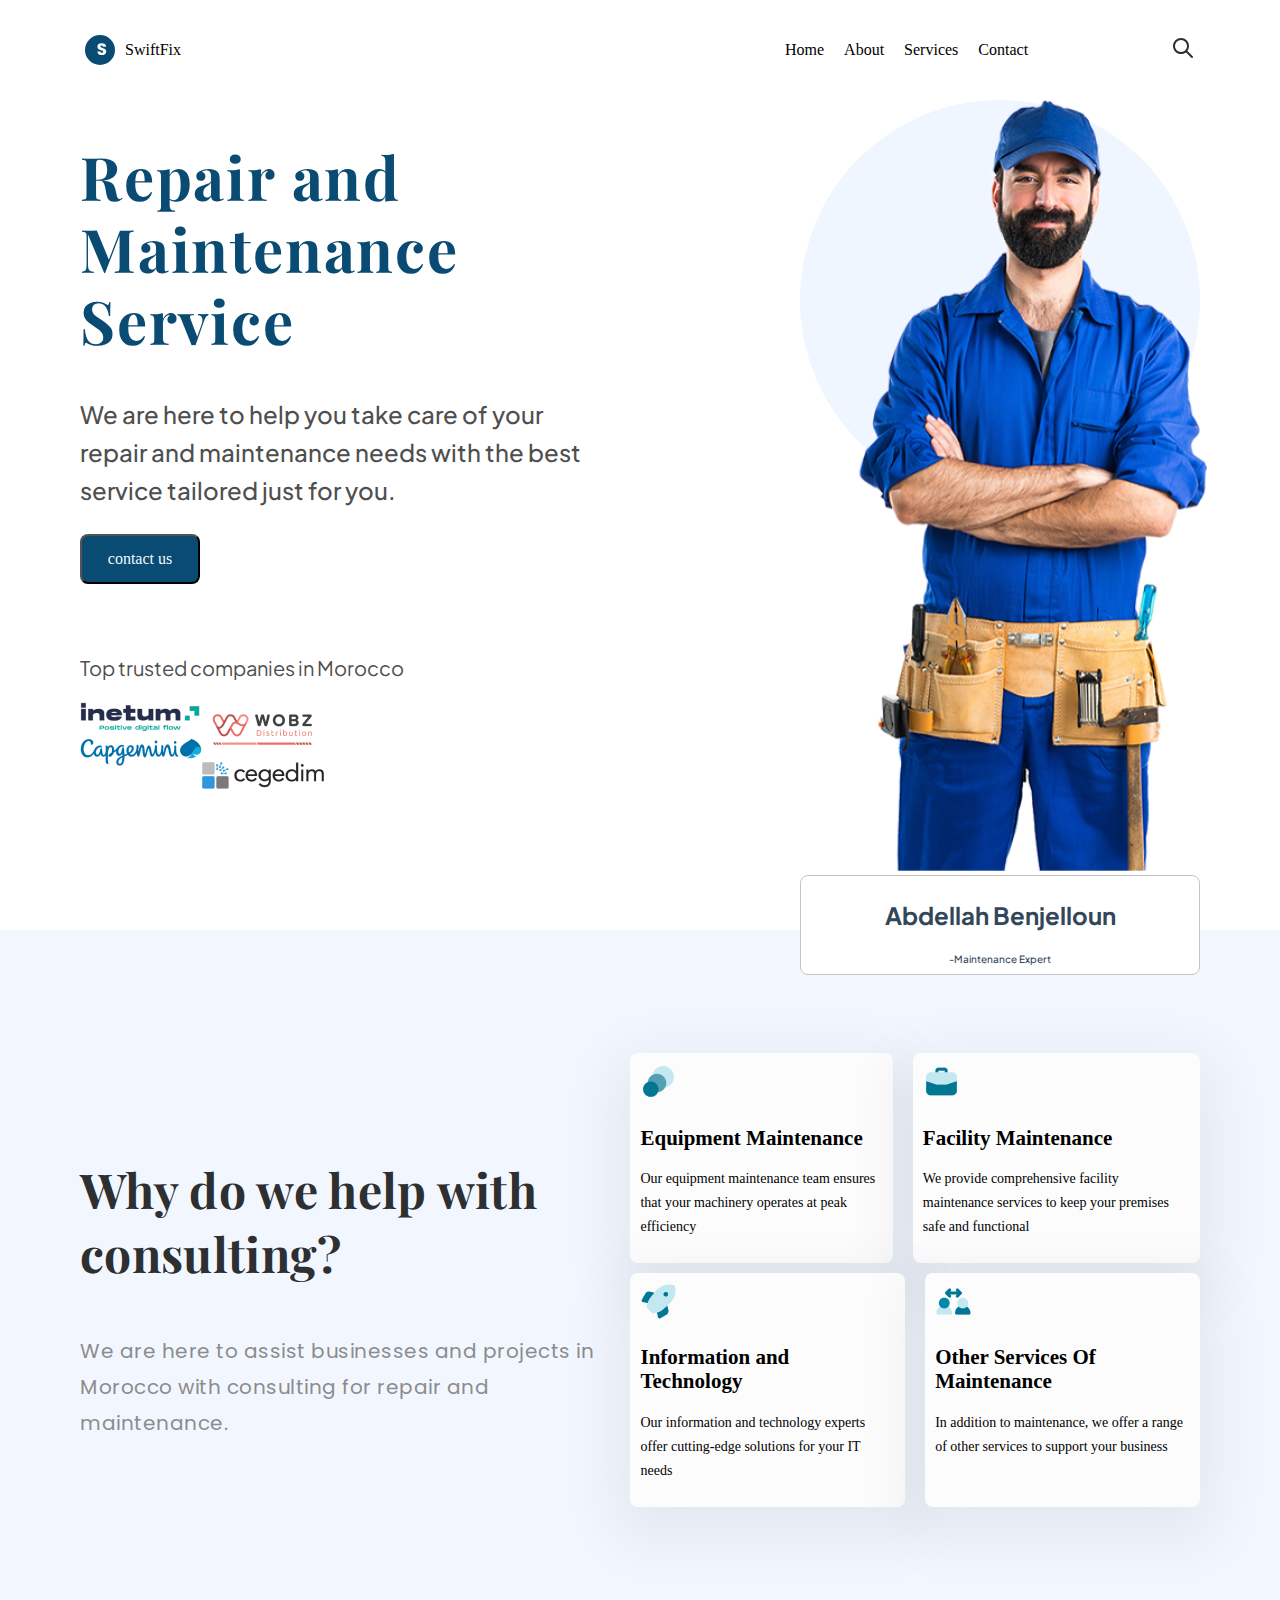
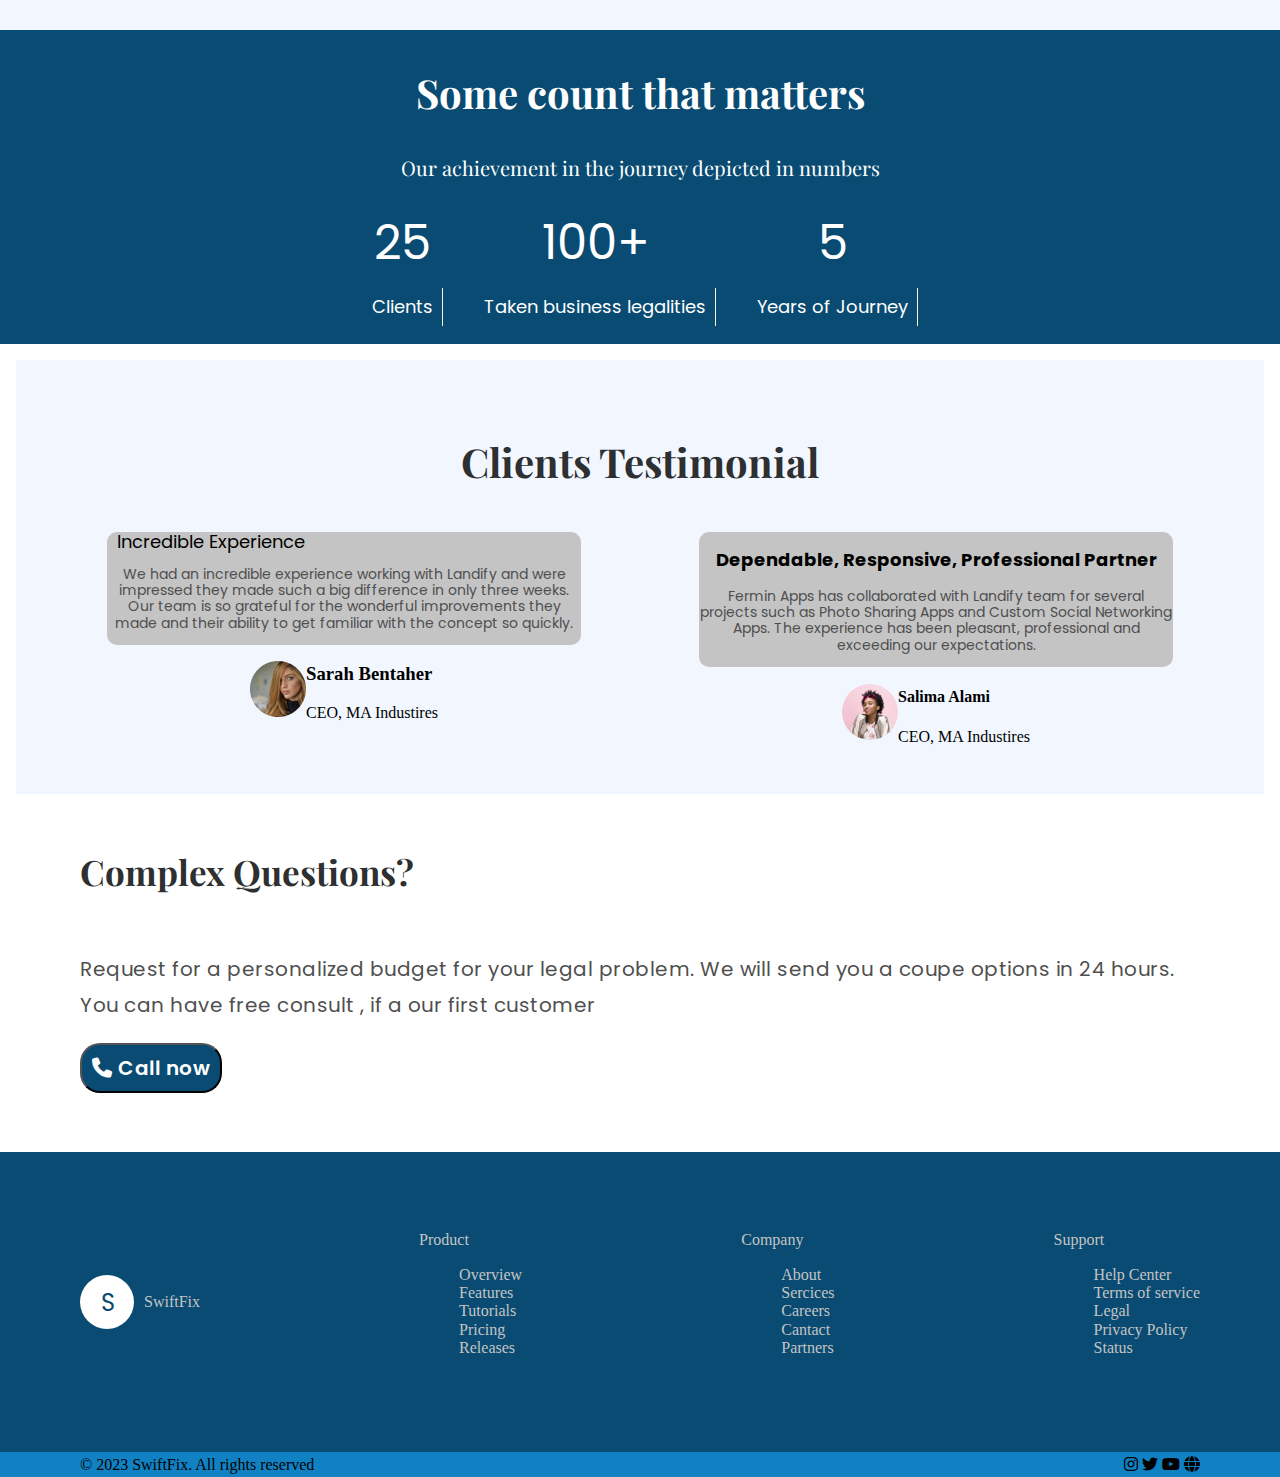
==== index.html @ 72b49631 "commit4" ====
<!DOCTYPE html>
<html lang="en">

<head>
    <meta charset="UTF-8">
     <meta name="description" content="Author: A.N. Author,
    Illustrator: P. Picture, Category: Books, Price: $17.99,
    Length: 784 pages">
        <meta name="viewport" content="width=device-width, initial-scale=1.0">
        <title>SwiftFix.com</title>
        <link rel="stylesheet" href="styles/style.css">
        <link rel="stylesheet" href="styles/normalize.css">

        <link rel="stylesheet" href="https://cdnjs.cloudflare.com/ajax/libs/font-awesome/6.4.2/css/all.min.css">
</head>

<body>
    <!-- Start header -->
    <header class="header container">
        <nav class="menu">
            <div class="logo">
                <img src="img/Logo.svg" alt="">
                <span>SwiftFix</span>
            </div>
            <div class="left-navbar">
                <ul>
                    <li><a href="index.html"> Home </a></li>
                    <li> <a href="about.html"> About </a></li>
                    <li> <a href="service.html"> Services </a></li>
                    <li> <a href="contact.html"> Contact </a></li>
                </ul>
                <div class="search-bar">
                    <a href="#"><img src="img/SearchOutline.svg" alt="Read more about Seminole's new baby mayor"></a>
                </div>
            </div>
        </nav>
    </header>
    <!--End header-->

    <!-- Start_hero  -->
    <section class="hero container ">
        <div class="section-hero-left">
            <div>
                <h1 class="titre1">Repair and Maintenance Service</h1>
                <p class="pr1">We are here to help you take care of your repair and maintenance
                    needs with the best service tailored just for you.</p>
                <button class="button">
                    contact us
                </button>
            </div>
            <div class="hero-logos">
                <p>Top trusted companies in Morocco</p>
                <div class="images">

                    <div>
                        <div class="imgItem"><img src="img/Inetum.png" alt=""></div>
                        <div class="imgItem"><img src="img/Capgemini.png" alt=""></div>
                    </div>


                    <div>
                        <div class="imgItem"><img src="img/Wobz.png"  alt=""></div>
                        <div class="imgItem"><img src="img/cegedim.png" alt=""></div>
                    </div>

                </div>
            </div>
        </div>
        <div class="section-hero-right">
            <div class="image">
                <img src="img/agent repaire.png"  alt="">
            </div>
            <div class="sous-page">
                <p class="p1">Abdellah Benjelloun</p>
                <p class="p2">-Maintenance Expert</p>
            </div>
        </div>
    </section>


    <!-- End Hero  -->

    <!-- Start Why section-->

    <section class=" section-why container">
        <div class="section-why-left">
            <div>
                <p class="p-why-left1">Why do we help with consulting?</p>
                <p class="p-why-left2"> We are here to assist businesses and projects in Morocco
                    with consulting for repair and maintenance.</p>
            </div>
        </div>
        <div class="section-why-right">
            <div class="right-md">
                <div class="y1">
                    <div class="caree1">
                        <img src="img/Circle Layer.png" alt="">

                        <h2>Equipment Maintenance</h2>

                        <p>Our equipment maintenance team ensures
                            that your machinery operates at peak efficiency</p>
                    </div>
                    <div class="caree1">
                        <img src="img/Bag.png"  alt="">

                        <h2>Facility Maintenance</h2>

                        <p>We provide comprehensive facility maintenance
                            services to keep your premises safe and functional</p>

                    </div>
                </div>
                <div class="y2">
                    <div class="caree1">
                        <img src="img/Rocket.png"  alt="">

                        <h2>Information and Technology</h2>

                        <p>Our information and technology experts
                            offer cutting-edge solutions for your IT needs</p>
                    </div>
                    <div class="caree1">
                        <img src="img/User Arrows (1).png"  alt="">

                        <h2>Other Services Of Maintenance</h2>

                        <p>In addition to maintenance, we offer a range of other services to support your business</p>
                    </div>
                </div>

            </div>
    </section>
    <!-- End why section  -->

    <!-- Start section bleu  -->
    <section class="bleu container">
        <div class="section-bleu-up">
            <h3>Some count that matters</h3>
            <p>Our achievement in the journey depicted in numbers</p>
        </div>

        <div class="section-bleu-bottom">
            <div class="section-bleu-bottom-items">
                <span>25</span>
                <p>Clients</p>
            </div>
            <div class="section-bleu-bottom-items">
                <span>100+</span>
                <p>Taken business legalities</p>
            </div>
            <div class="section-bleu-bottom-items">
                <span>5</span>
                <p>Years of Journey</p>
            </div>
        </div>
    </section>

    <!-- End section bleu  -->

    <!-- Start client-section  -->
    <section class="client-section container">
        <div class="T-client">
            <h1>Clients Testimonial</h1>
        </div>
        <div class="testimonial">
            <div class="feedback feedback-1">
                <div class="fb-paragh">
                    <span class="T-feedb">Incredible Experience</span>
                    <p class="P-feedb">We had an incredible experience working with Landify and were impressed they made
                        such a big difference in only three weeks. Our team is so
                        grateful for the wonderful improvements they made and their ability to get familiar with the
                        concept so quickly.</p>
                </div>
                <div class="comantaire-M">
                    <div> <img src="img/Photo.png"  alt=""></div>
                    <div>
                        <h3>Sarah Bentaher</h3>
                        <p>CEO, MA Industires</p>
                    </div>
                </div>
            </div>
            <div class="feedback feedback-2">
                <div class="fb-paragh">
                    <h3 class="T-feedb">Dependable, Responsive, Professional Partner</h3>
                    <p class="P-feedb">Fermin Apps has collaborated with Landify team for several projects such as Photo
                        Sharing Apps
                        and Custom Social Networking Apps. The experience has been pleasant, professional and exceeding
                        our expectations.</p>
                </div>
                <div class="comantaire-M">
                    <div> <img src="img/Photo.svg" alt=""></div>
                    <div>
                        <h4>Salima Alami</h4>
                        <p>CEO, MA Industires</p>
                    </div>


                </div>
            </div>
        </div>



    </section>
    <!-- End client-section  -->
    <!-- section Question -->
    <section class="Question container">
        <div>
            <h5 class="titre-Q">
                Complex Questions?
            </h5>
            <span class="paragh-Q">
                Request for a personalized budget for your legal problem. We will send you a coupe options in 24 hours.
                You can have free consult , if a our first customer
            </span>
        </div>
        <div class="Question-button">
            <button>
                <i class="fa-solid fa-phone"></i> Call now
            </button>
        </div>
    </section>
    <!-- Start section Fooder-->
    <footer>
        <div class="liste container">
            <div class="logo-footer">

                <svg xmlns="http://www.w3.org/2000/svg" width="54" height="54" viewBox="0 0 54 54" fill="none">
                    <circle cx="27" cy="27" r="27" fill="white" />
                </svg>
                <div id="lettre">
                    <p>S</p>
                </div>
                <span>SwiftFix</span>
            </div>

            <div class="products">
                <h>Product</h>
                <ul>
                    <li><a href="#">Overview </a></li>
                    <li><a href="#">Features</a></li>
                    <li><a href="#">Tutorials</a></li>
                    <li><a href="#">Pricing</a></li>
                    <li><a href="#">Releases</a></li>
                </ul>
            </div>
            <div>
                <span class="T-lists">Company</span>
                <ul>
                    <li><a href="#">About</a></li>
                    <li><a href="#">Sercices</a></li>
                    <li><a href="#">Careers</a></li>
                    <li><a href="#">Cantact </a></li>
                    <li><a href="#">Partners</a></li>
                </ul>
            </div>
            <div>
                <span class="T-lists">Support</span>
                <ul>
                    <li><a href="#">Help Center</a></li>
                    <li><a href="#">Terms of service</a></li>
                    <li><a href="#">Legal</a></li>
                    <li><a href="#">Privacy Policy</a></li>
                    <li><a href="#">Status</a></li>
                    
                </ul>
            </div>
        </div>


        <div class="part2 container">
            <div class="fin-footer">

                <span>© 2023 SwiftFix. All rights reserved
                </span>

            </div>
            <div class="fin-right">
                <i class="fa-brands fa-instagram"></i>
                <i class="fa-brands fa-twitter"></i>
                <i class="fa-brands fa-youtube"></i>
                <i class="fa-solid fa-globe"></i>
            </div>
        </div>

    </footer>
    <!-- End section Footer-->
---- styles/style.css ----
@import url('https://fonts.googleapis.com/css2?family=Inter:wght@100;300;500;700;900&family=Playfair+Display:wght@400;500;600;700;800;900&family=Plus+Jakarta+Sans:wght@200;300;400;500;600;700;800&family=Poppins:wght@100;200;300;400;500;600;700;800;900&display=swap');

* {
  margin-left: 0;
}

.container {
  padding-inline: 5rem;
}

.header {
  display: flex;
  justify-content: center;
  align-items: center;

}

.images {
  display: flex;

}




.menu {
  display: flex;
  align-items: center;
  justify-content: space-between;
  width: 1110px;
  height: 100px;
  background: var(--neutral-white, #FFF);
}

.logo {
  display: flex;
  align-items: center;
  cursor: pointer;
  gap: 10px;
}

.logo img {
  width: 30px;
}

.left-navbar {
  display: flex;
  width: 450px;
  justify-content: space-between;
  align-items: center;
}

.menu ul {
  display: flex;
  gap: 20px;
  list-style: none;
  cursor: pointer;
}

.menu ul a {
  text-decoration: none;
  color: #000;
}


.bleu {
  background-color: #094B72;
  display: flex;
  justify-content: center;
  align-items: center;
  flex-direction: column;
  color: #FFF;
  padding: 2rem;
  gap: 1rem;
  height: 250px;
}

.section-bleu-up h3 {
  text-align: center;
  font-feature-settings: 'salt' on, 'liga' off;
  font-family: Playfair Display;
  font-size: 40px;

}

.section-bleu-up p {
  font-feature-settings: 'salt' on, 'liga' off;
  font-family: Playfair Display;
  font-size: 20px;


}

.section-bleu-bottom {
  display: flex;
  gap: 2rem;

}

.section-bleu-bottom p {
  border-right: beige 1px solid;
  padding: 9px;
}

.section-bleu-bottom-items {
  text-align: center;
}

.section-bleu-bottom-items p {
  font-family: Poppins;
  font-size: 18px;
  font-style: normal;
}

.section-bleu-bottom-items span {
  font-family: Poppins;
  font-size: 48px;
  font-style: normal;
}

.hero {
  height: 750px;
  flex-shrink: 0;
  display: flex;
  justify-content: space-around;
  margin-bottom: 5rem;

}

.section-hero-left {
  display: flex;
  flex-direction: column;
  gap: 50px;
}

.section-hero-right {

  border-radius: 811px;
  background: rgba(110, 168, 255, 0.10);
  width: 400px;
  height: 400px;
  margin-left: 80px;
}

.titre1 {
  color: #094B72;
  font-family: Playfair Display;
  font-size: 60px;
  font-style: normal;
  font-weight: 700;
  line-height: 120%;
  letter-spacing: 1.8px;
  max-width: 80%;
}




.pr1 {
  color: var(--neutral-grey-6, #4F4F4F);
  font-family: 'Plus Jakarta Sans';
  font-style: normal;
  font-weight: 500;
  font-size: 24px;
  line-height: 158%;
  max-width: 80%;

  color: #4F4F4F;
}


.button {
  width: 120px;
  height: 50px;
  flex-shrink: 0;
  border-radius: 8px;
  background: #094B72;
  color: aliceblue;
}



.image img {

  width: 501px;
  height: 771px;
}


.hero-logos p {
  font-family: 'Plus Jakarta Sans';
  font-style: normal;
  font-weight: 400;
  font-size: 20px;
  line-height: 140.5%;
  color: #4F4F4F;

}



.section-why {
  display: flex;
  height: 700px;
  background:#F2F7FF;

}

.section-why-left {
  display: flex;
  align-items: center;
  padding-top: 10px;
}

.section-why-right {

  display: flex;
  justify-content: space-around;
  align-items: center;

}

.y1 {
  display: flex;

}

.y2 {
  display: flex;

}

.caree1 {
  border-radius: 8px;
  background-color: #FCFCFC;
  text-align: start;
  font-size: 14px;
  line-height: 24px;
  padding: 10px;
  box-shadow: 0px 18px 58px 16px rgba(0, 0, 0, 0.06);

  Show 4 more colors Bag Component instance
}



.color {
  background-color: #1082c4;

}


.bl {
  display: flex;
  justify-content: center;
  gap: 80px;
}

.client-section-p1 {
  display: flex;
  justify-content: center;
}

.client-section-p2 {
  display: flex;
  justify-content: center;
}

.client-section {
  background-color: F2F7FF;

}

.client-section-global {
  display: flex;
  justify-content: center;
  width: 65%;

}

.sous-page {
  border: #C4C4C4 1px solid;
  background: #FFF;
  border-radius: 8px;

}

.sous-page p {
  display: flex;
  justify-content: center;

}

.p1 {
  font-family: 'Plus Jakarta Sans';
  font-style: normal;
  font-weight: 700;
  font-size: 24px;
  line-height: 30px;
  text-align: center;
  color: #33475B;
}

.p2 {

  font-family: 'Plus Jakarta Sans';
  font-style: normal;
  font-weight: 500;
  font-size: 10px;
  line-height: 10px;
  text-align: center;
  color: #33475B;
}




.p-why-left1 {
  color: var(--neutral-grey-7, #2D2F30);
  font-family: Playfair Display;
  font-size: 48px;
  font-style: normal;
  font-weight: 700;
  line-height: normal;
  letter-spacing: 0.323px;
}

.p-why-left2 {
  color: var(--neutral-grey-5, #8B8C8C);
  font-feature-settings: 'clig' off, 'liga' off;
  font-family: Poppins;
  font-size: 20px;
  font-style: normal;
  font-weight: 400;
  line-height: 36px;
  /* 180% */
  letter-spacing: 0.5px;
}

.client-section {

  background: #F2F7FF;
  padding: 2rem;
  margin: 1rem;
}

.T-client {
  display: flex;
  justify-content: center;
  gap: 20px;
  margin-bottom: 20px;
  margin-top: 20px;
  color: var(--neutral-grey-7, #2D2F30);
  text-align: center;
  font-feature-settings: 'salt' on, 'liga' off;
  font-family: Playfair Display;
  font-size: 20px;


}

.client-section {
  overflow: hidden;
}

.testimonial {
  display: flex;
  justify-content: space-around;

}

.feedback {
  width: 40%;
  display: flex;
  flex-direction: column;
  align-items: center;

}

.T-feedb {
  or: var(--neutral-grey-8, #151617);
  text-align: center;
  font-feature-settings: 'salt' on, 'liga' off;
  font-family: Poppins;
  font-size: 18px;
  font-style: normal;
  margin-left: 10px;
  margin-right: 10px;
}

.P-feedb {
  color: var(--neutral-grey-6, #4F4F4F);
  text-align: center;
  font-feature-settings: 'salt' on, 'liga' off;
  font-family: Poppins;
  font-size: 14px;
  font-style: normal;
}

.fb-paragh {
  border-radius: 10px;
  background: #C4C4C4;
}

.titre-Q {
  color: var(--neutral-grey-7, #2D2F30);
  font-feature-settings: 'salt' on, 'liga' off;
  font-family: Playfair Display;
  font-size: 35px;
  font-style: normal;

}

.paragh-Q {
  color: var(--neutral-grey-6, #4F4F4F);
  font-family: Poppins;
  font-size: 20px;
  font-style: normal;
  font-weight: 400;
  line-height: 36px;
  /* 150% */
  letter-spacing: 0.5px;

}

.Question {
  height: 300px;
}

.Question-button button {
  background: #094B72;
  color: #fff;
  font-family: Poppins;
  font-size: 20px;
  font-style: normal;
  font-weight: 600;
  line-height: 36px;
  /* 163.636% */
  letter-spacing: 0.5px;
  padding: 5px 10px 5px 10px;
  margin-bottom: 20px;
  margin-top: 20px;
  border-radius: 20px;

}

.comantaire-M {
  display: flex;
  align-items: center;

}




.logo-footer {

  display: flex;
  align-items: center;
  gap: 10px;


}

.part2 {
  display: flex;
  justify-content: space-between;
  align-items: center;
  background-color: #1082c4;
  height: 25px;

}

.liste {
  display: flex;
  flex-wrap: wrap;
  justify-content: space-between;
  align-items: center;
  background-color: #094B72;
  height: 300px;
  color: #C4C4C4;

}

.liste a {
  color: #C4C4C4;
  text-decoration: none;


}

.liste li {
  list-style: none;

}

.fin-right {

  gap: 80px;
}

#lettre {
  position: absolute;
  color: #094B72;
  padding-right: 20px;
  padding-left: 21px;
  font-family: Poppins;
  font-size: 24px;
  font-style: normal;
}

.client-info {
  display: inline;
  flex-direction: column;
}

.contact {
  background-color: #1082c4;
  display: flex;
  justify-content: space-between;
  height: 450px;
  background: #F2F7FF;
}

.contact-info {
  display: flex;
  flex-direction: column;
  justify-content: flex-start;
  align-items: start;

  width: 500px;

}

.contact img {
  height: 300px;
  display: inline-flex;

}

.photo-cont {
  display: flex;
  flex-direction: column;
  justify-content: center;
  width: 400px;


}

.contact-info h1 {
  color: #094B72;
  font-family: Playfair Display;
  font-size: 50px;
  font-style: normal;
}

.form-info {
  color: aliceblue;
  width: 300px;
  height: 200px;
  display: flex;
  flex-direction: column;
  justify-content: space-between;
}
input[type="submit"]{
  color: #FCFCFC;
  background-color: #094B72;
  height: 50px;
  width: 100px;
 border-radius: 8px;
}
.section-service {
  display: flex;
  height: 700px;
  background: #F2F7FF;

}

.section-service-left {
  display: flex;
  align-items: center;
  padding-top: 10px;
}

.section-service-right {

  display: flex;
  justify-content: space-around;
  align-items: center;

}

.y1 {
  display: flex;
  gap: 20px;

}

.y2 {
  display: flex;
  gap: 20px;
  padding-top: 10px;

}

.caree1 {
  border-radius: 8px;
  background-color: #FCFCFC;
  text-align: start;
  font-size: 14px;
  line-height: 24px;
  padding: 10px;
  box-shadow: 0px 18px 58px 16px rgba(0, 0, 0, 0.06);

}

.p-service-left1 {
  font-family: Playfair Display;
  font-size: 48px;
  font-style: normal;
  font-weight: 700;
  line-height: normal;
  letter-spacing: 0.323px;
  color: #094B72;
}

.p-service-left2 {
  color:#2D2F30;
  font-feature-settings: 'clig' off, 'liga' off;
  font-family: Poppins;
  font-size: 20px;
  font-style: normal;
  font-weight: 400;
  line-height: 36px;
  /* 180% */
  letter-spacing: 0.5px;
}

.about {
  height: 750px;
  flex-shrink: 0;
  display: flex;
  justify-content: space-around;
  margin-bottom: 5rem;
  background-color: #F2F7FF;

}
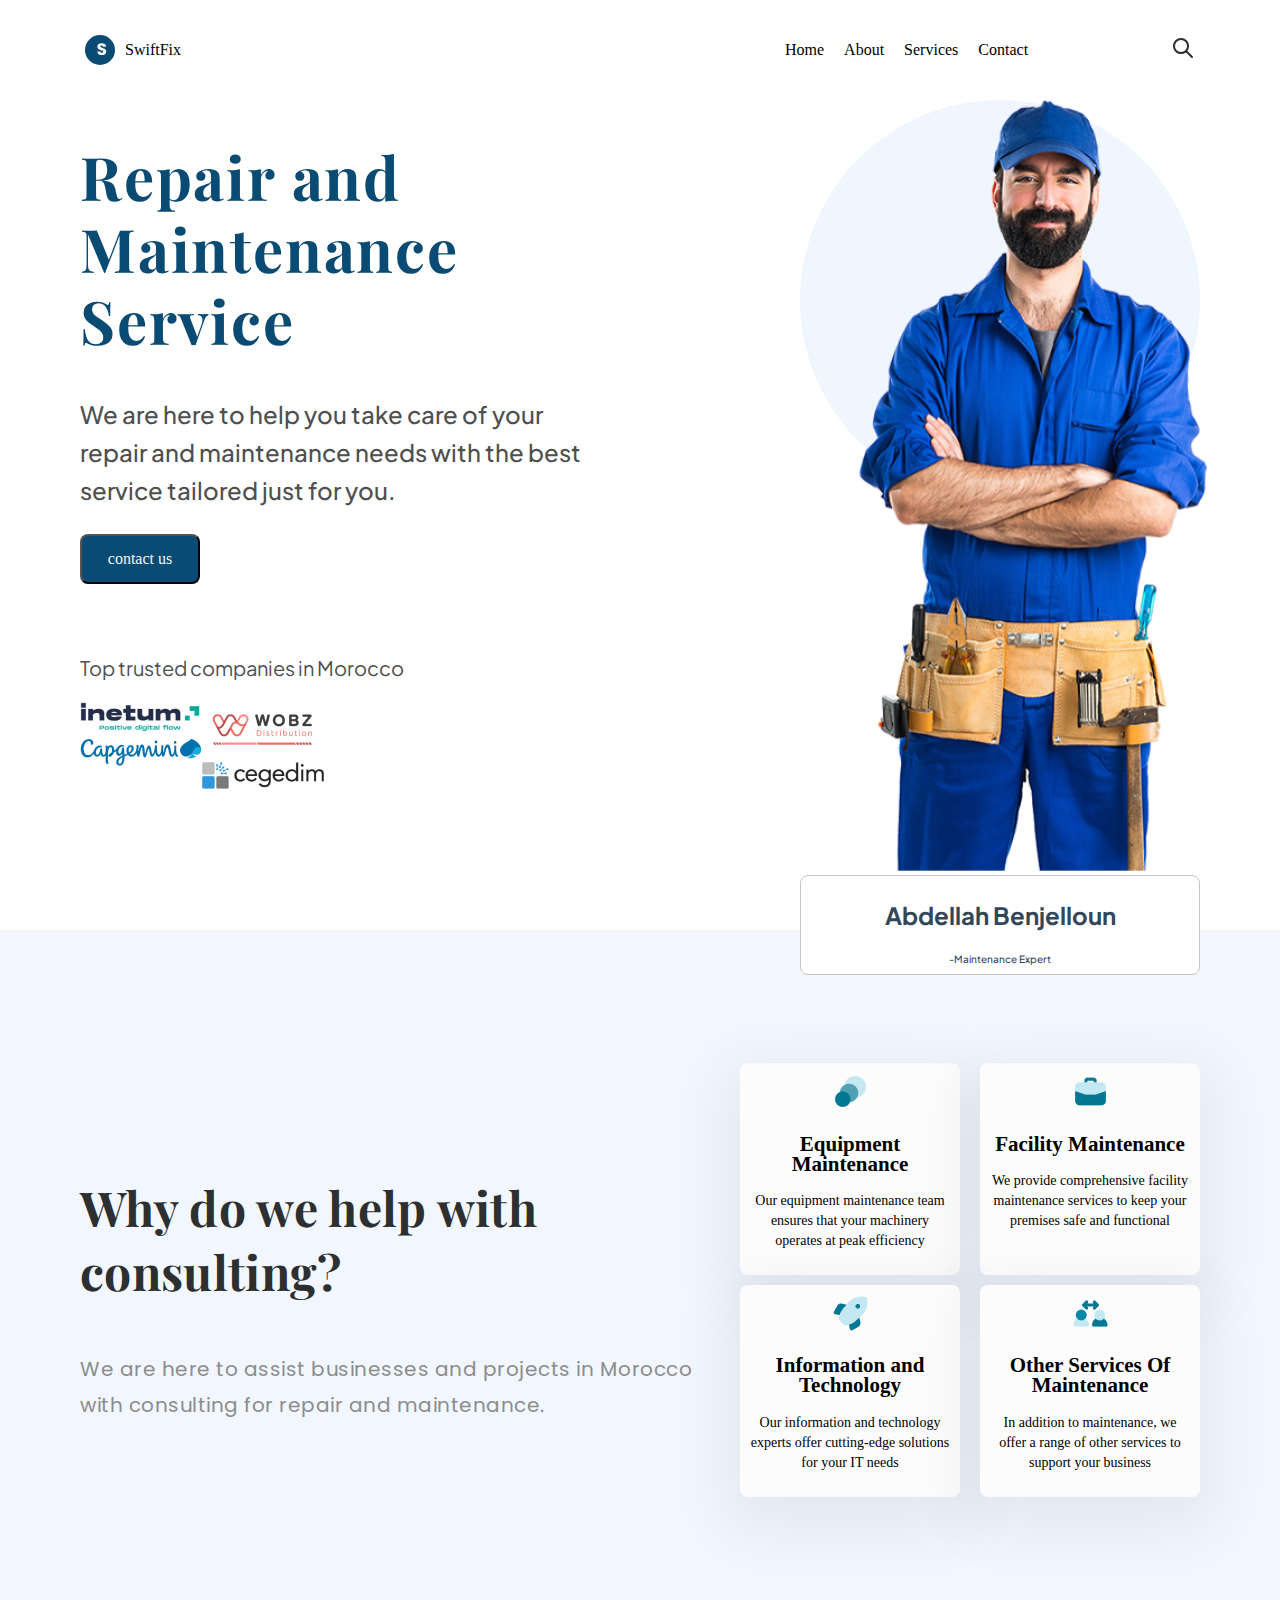
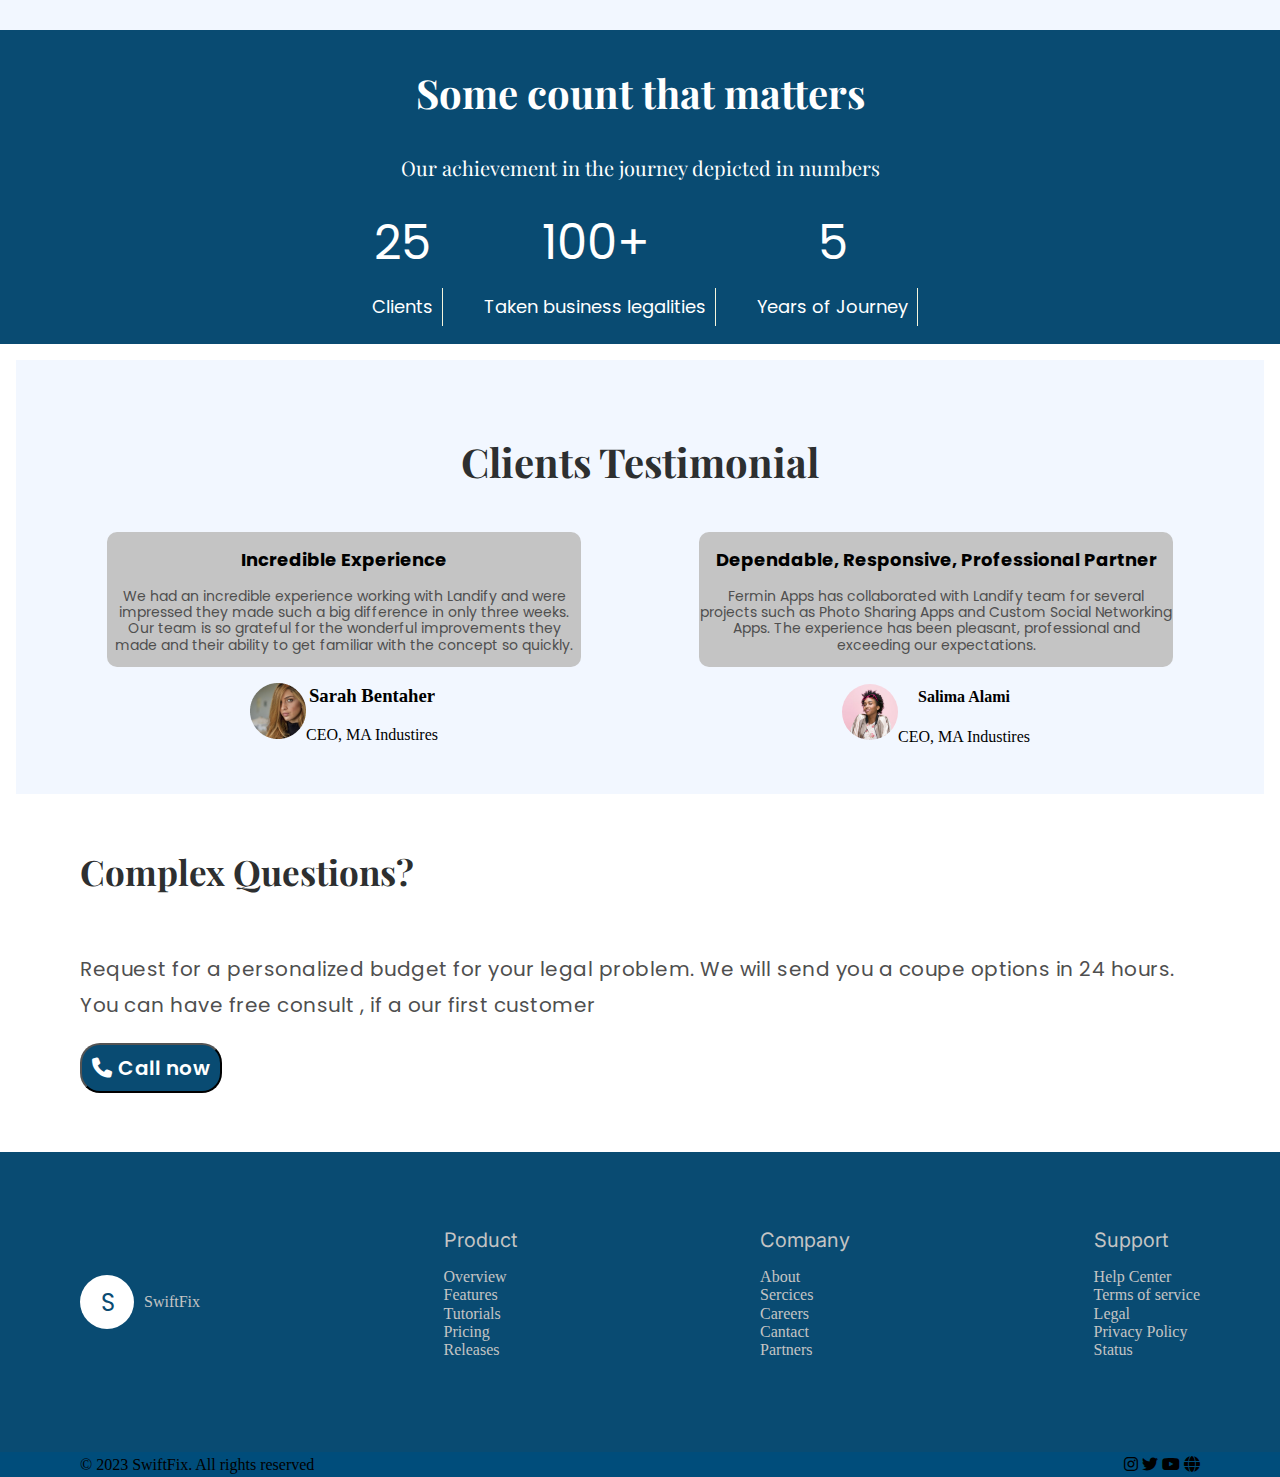
==== commit 4d5103ce: "commit6" ====
--- a/index.html
+++ b/index.html
@@ -68,7 +68,7 @@
         </div>
         <div class="section-hero-right">
             <div class="image">
-                <img src="img/agent repaire.png"  alt="">
+                <img src="img/agentrepaire.png"  alt="">
             </div>
             <div class="sous-page">
                 <p class="p1">Abdellah Benjelloun</p>
@@ -94,7 +94,7 @@
             <div class="right-md">
                 <div class="y1">
                     <div class="caree1">
-                        <img src="img/Circle Layer.png" alt="">
+                        <img src="img/CircleLayer.png" alt="">
 
                         <h2>Equipment Maintenance</h2>
 
@@ -121,7 +121,7 @@
                             offer cutting-edge solutions for your IT needs</p>
                     </div>
                     <div class="caree1">
-                        <img src="img/User Arrows (1).png"  alt="">
+                        <img src="img/UserArrows(1).png"  alt="">
 
                         <h2>Other Services Of Maintenance</h2>
 
@@ -130,7 +130,8 @@
                 </div>
 
             </div>
-    </section>
+        </div>
+      </section>
     <!-- End why section  -->
 
     <!-- Start section bleu  -->
@@ -166,7 +167,7 @@
         <div class="testimonial">
             <div class="feedback feedback-1">
                 <div class="fb-paragh">
-                    <span class="T-feedb">Incredible Experience</span>
+                    <h3 class="T-feedb">Incredible Experience</h3>
                     <p class="P-feedb">We had an incredible experience working with Landify and were impressed they made
                         such a big difference in only three weeks. Our team is so
                         grateful for the wonderful improvements they made and their ability to get familiar with the
@@ -235,8 +236,8 @@
                 <span>SwiftFix</span>
             </div>
 
-            <div class="products">
-                <h>Product</h>
+            <div class="footer__list">
+                <span class="T-lists">Product</span>
                 <ul>
                     <li><a href="#">Overview </a></li>
                     <li><a href="#">Features</a></li>
@@ -245,7 +246,7 @@
                     <li><a href="#">Releases</a></li>
                 </ul>
             </div>
-            <div>
+            <div class="footer__list">
                 <span class="T-lists">Company</span>
                 <ul>
                     <li><a href="#">About</a></li>
@@ -254,8 +255,8 @@
                     <li><a href="#">Cantact </a></li>
                     <li><a href="#">Partners</a></li>
                 </ul>
-            </div>
-            <div>
+            </div >
+            <div class="footer__list">
                 <span class="T-lists">Support</span>
                 <ul>
                     <li><a href="#">Help Center</a></li>
--- a/styles/style.css
+++ b/styles/style.css
@@ -374,6 +374,7 @@
   display: flex;
   flex-direction: column;
   align-items: center;
+  text-align: center;
 
 }
 
@@ -466,7 +467,7 @@
   display: flex;
   justify-content: space-between;
   align-items: center;
-  background-color: #1082c4;
+ background-color:  #004D7B;
   height: 25px;
 
 }
@@ -480,6 +481,14 @@
   height: 300px;
   color: #C4C4C4;
 
+}
+
+
+
+.T-lists{
+  font-family: Inter;
+  font-size: 20px;
+  
 }
 
 .liste a {
@@ -513,6 +522,9 @@
   display: inline;
   flex-direction: column;
 }
+.footer__list ul {
+  padding: 0;
+}
 
 .contact {
   background-color: #1082c4;
@@ -561,6 +573,8 @@
   display: flex;
   flex-direction: column;
   justify-content: space-between;
+
+  
 }
 input[type="submit"]{
   color: #FCFCFC;
@@ -575,6 +589,16 @@
   background: #F2F7FF;
 
 }
+.form-info input{
+  border: none;
+  border-bottom: #094B72 solid 2px;
+
+}
+.form-info textarea{
+  border: none;
+  border-bottom: #094B72 solid 2px;
+}
+
 
 .section-service-left {
   display: flex;
@@ -606,13 +630,14 @@
 .caree1 {
   border-radius: 8px;
   background-color: #FCFCFC;
-  text-align: start;
+  text-align: center;
   font-size: 14px;
-  line-height: 24px;
-  padding: 10px;
+  line-height: 20px;
   box-shadow: 0px 18px 58px 16px rgba(0, 0, 0, 0.06);
-
-}
+  width:  200px;
+  
+}
+ 
 
 .p-service-left1 {
   font-family: Playfair Display;
@@ -644,4 +669,7 @@
   margin-bottom: 5rem;
   background-color: #F2F7FF;
 
+}
+.feedback{
+
 }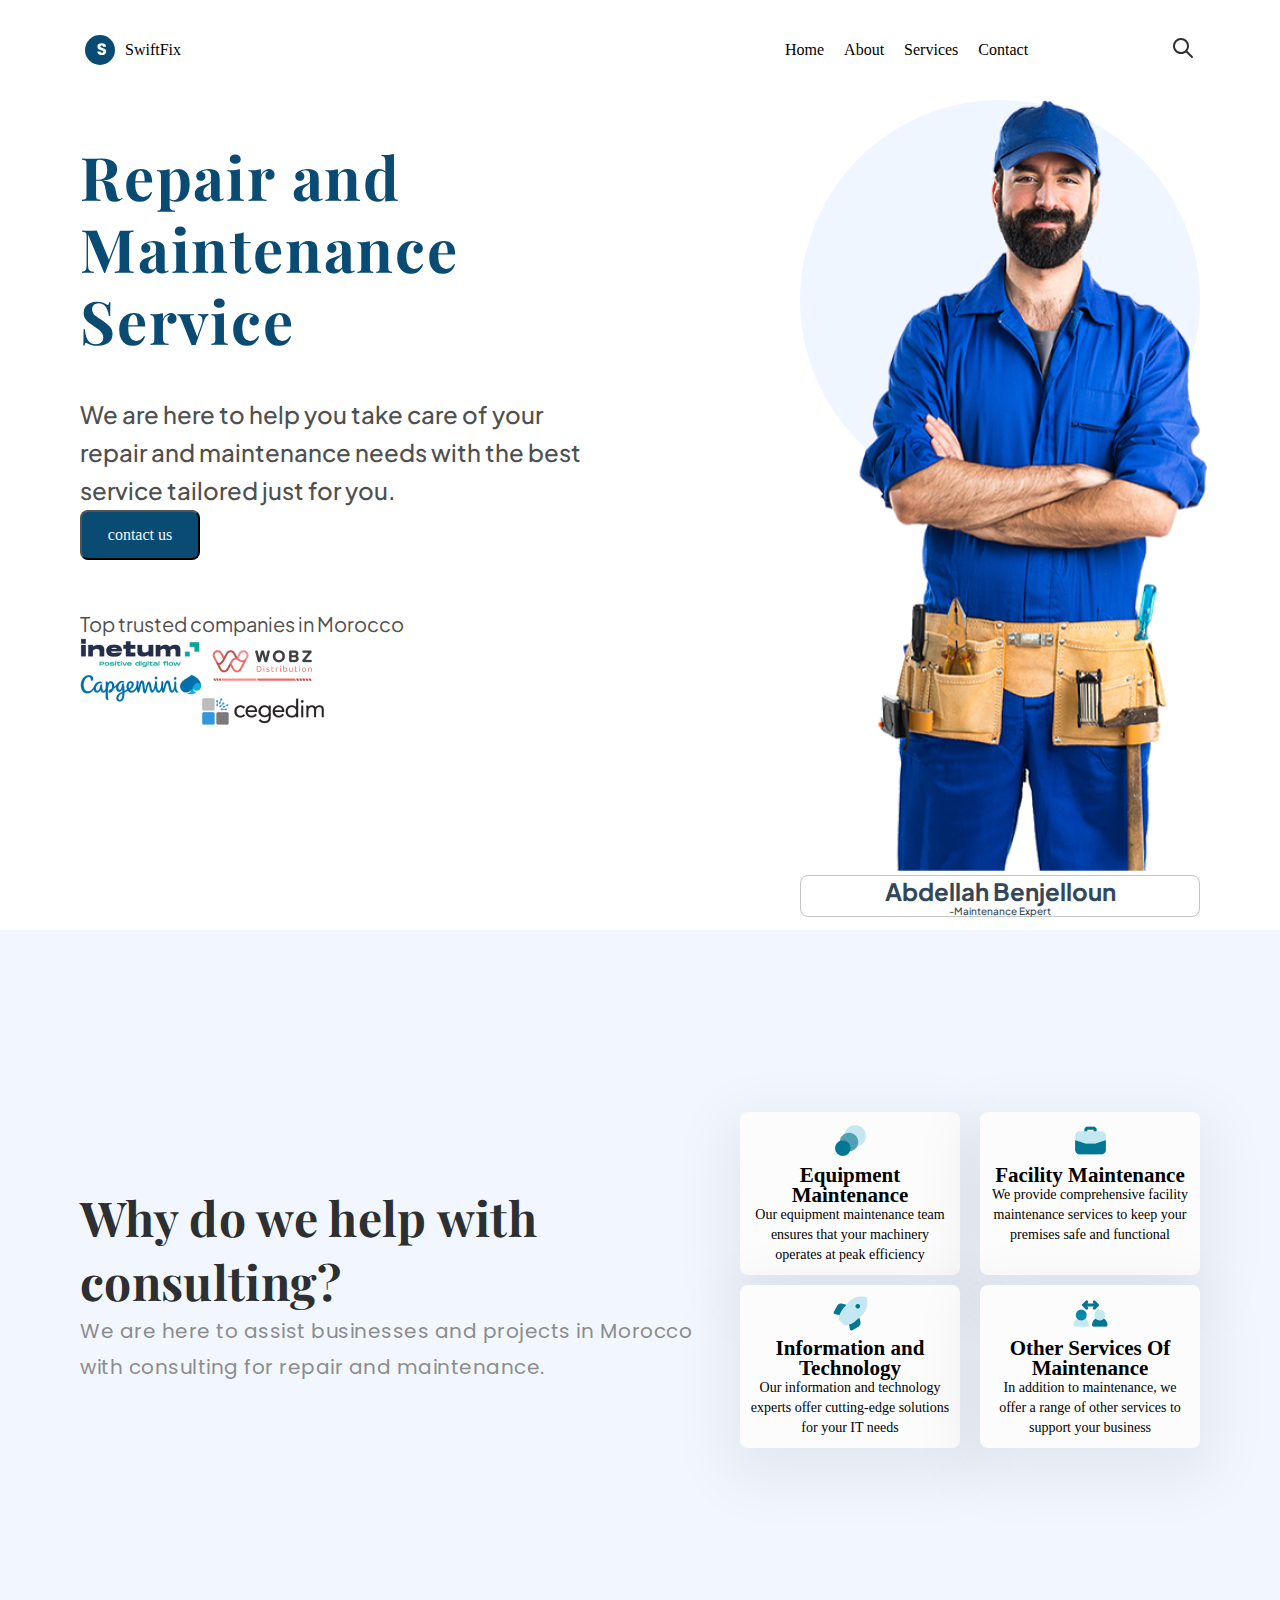
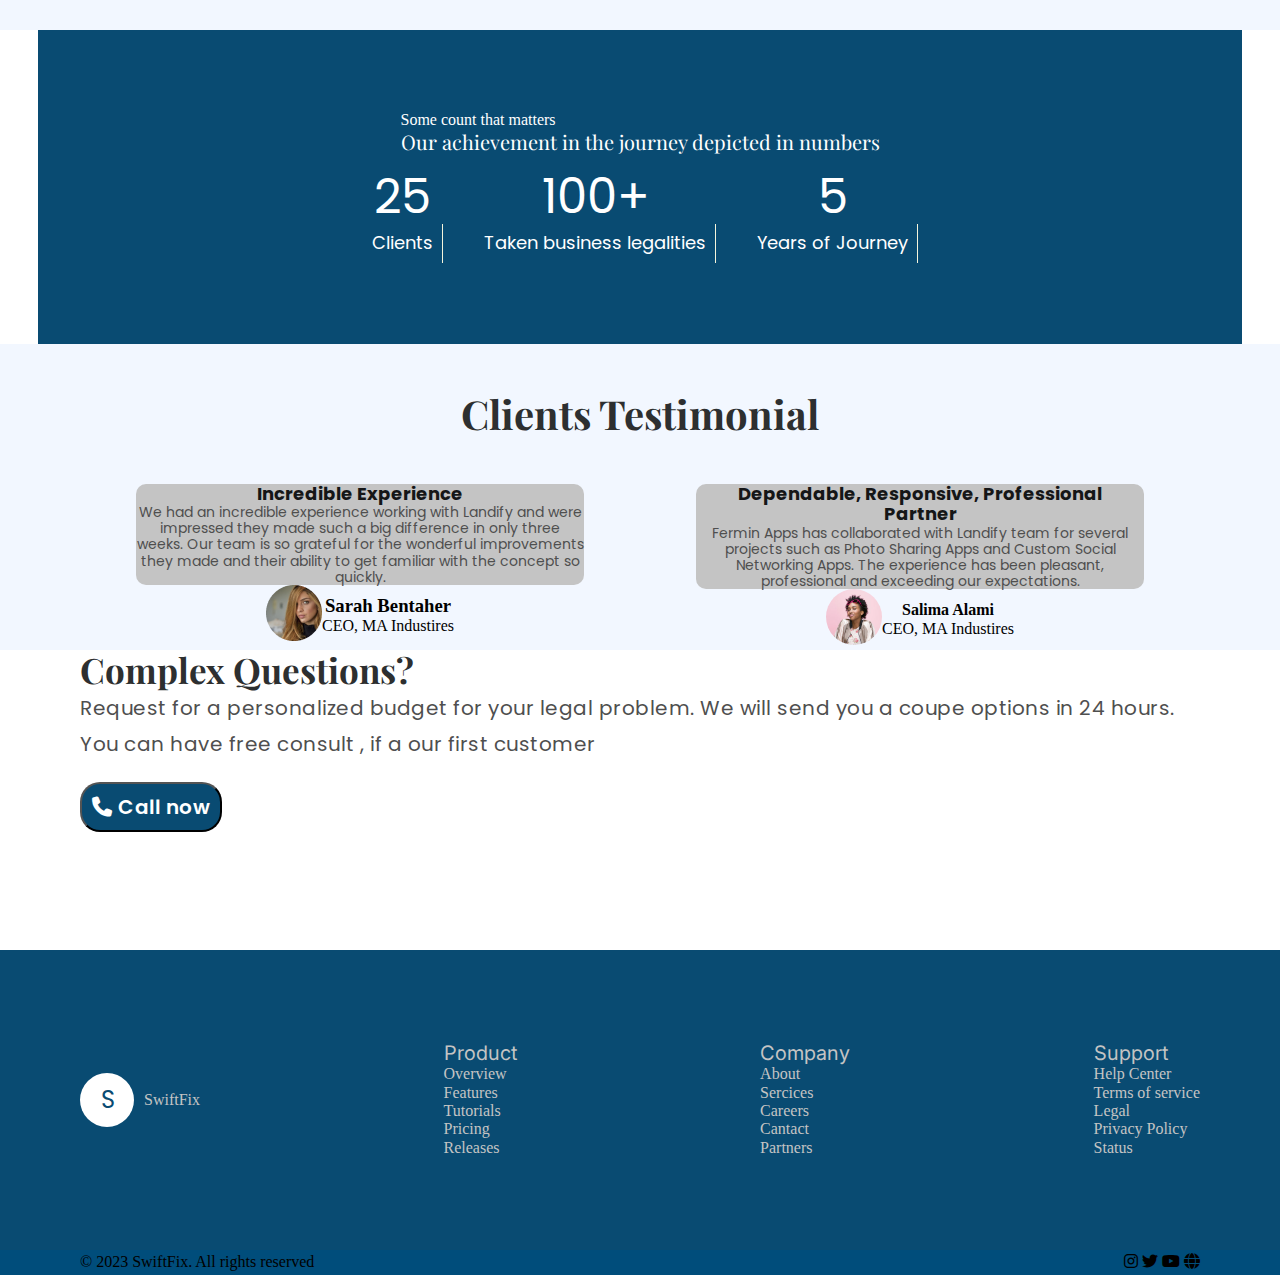
==== commit 757a2c3b: "responsivité" ====
--- a/index.html
+++ b/index.html
@@ -3,15 +3,15 @@
 
 <head>
     <meta charset="UTF-8">
-     <meta name="description" content="Author: A.N. Author,
+    <meta name="description" content="Author: A.N. Author,
     Illustrator: P. Picture, Category: Books, Price: $17.99,
     Length: 784 pages">
-        <meta name="viewport" content="width=device-width, initial-scale=1.0">
-        <title>SwiftFix.com</title>
-        <link rel="stylesheet" href="styles/style.css">
-        <link rel="stylesheet" href="styles/normalize.css">
-
-        <link rel="stylesheet" href="https://cdnjs.cloudflare.com/ajax/libs/font-awesome/6.4.2/css/all.min.css">
+    <meta name="viewport" content="width=device-width, initial-scale=1.0">
+    <title>SwiftFix.com</title>
+    <link rel="stylesheet" href="styles/style.css">
+    <link rel="stylesheet" href="styles/normalize.css">
+
+    <link rel="stylesheet" href="https://cdnjs.cloudflare.com/ajax/libs/font-awesome/6.4.2/css/all.min.css">
 </head>
 
 <body>
@@ -51,24 +51,20 @@
             <div class="hero-logos">
                 <p>Top trusted companies in Morocco</p>
                 <div class="images">
-
                     <div>
                         <div class="imgItem"><img src="img/Inetum.png" alt=""></div>
                         <div class="imgItem"><img src="img/Capgemini.png" alt=""></div>
                     </div>
-
-
-                    <div>
-                        <div class="imgItem"><img src="img/Wobz.png"  alt=""></div>
+                    <div>
+                        <div class="imgItem"><img src="img/Wobz.png" alt=""></div>
                         <div class="imgItem"><img src="img/cegedim.png" alt=""></div>
                     </div>
-
                 </div>
             </div>
         </div>
         <div class="section-hero-right">
             <div class="image">
-                <img src="img/agentrepaire.png"  alt="">
+                <img src="img/agentrepaire.png" alt="">
             </div>
             <div class="sous-page">
                 <p class="p1">Abdellah Benjelloun</p>
@@ -102,7 +98,7 @@
                             that your machinery operates at peak efficiency</p>
                     </div>
                     <div class="caree1">
-                        <img src="img/Bag.png"  alt="">
+                        <img src="img/Bag.png" alt="">
 
                         <h2>Facility Maintenance</h2>
 
@@ -113,7 +109,7 @@
                 </div>
                 <div class="y2">
                     <div class="caree1">
-                        <img src="img/Rocket.png"  alt="">
+                        <img src="img/Rocket.png" alt="">
 
                         <h2>Information and Technology</h2>
 
@@ -121,7 +117,7 @@
                             offer cutting-edge solutions for your IT needs</p>
                     </div>
                     <div class="caree1">
-                        <img src="img/UserArrows(1).png"  alt="">
+                        <img src="img/UserArrows(1).png" alt="">
 
                         <h2>Other Services Of Maintenance</h2>
 
@@ -131,13 +127,13 @@
 
             </div>
         </div>
-      </section>
+    </section>
     <!-- End why section  -->
 
     <!-- Start section bleu  -->
     <section class="bleu container">
         <div class="section-bleu-up">
-            <h3>Some count that matters</h3>
+            <hh3>Some count that matters</h3>
             <p>Our achievement in the journey depicted in numbers</p>
         </div>
 
@@ -174,7 +170,7 @@
                         concept so quickly.</p>
                 </div>
                 <div class="comantaire-M">
-                    <div> <img src="img/Photo.png"  alt=""></div>
+                    <div> <img src="img/Photo.png" alt=""></div>
                     <div>
                         <h3>Sarah Bentaher</h3>
                         <p>CEO, MA Industires</p>
@@ -255,7 +251,7 @@
                     <li><a href="#">Cantact </a></li>
                     <li><a href="#">Partners</a></li>
                 </ul>
-            </div >
+            </div>
             <div class="footer__list">
                 <span class="T-lists">Support</span>
                 <ul>
@@ -264,7 +260,7 @@
                     <li><a href="#">Legal</a></li>
                     <li><a href="#">Privacy Policy</a></li>
                     <li><a href="#">Status</a></li>
-                    
+
                 </ul>
             </div>
         </div>
--- a/styles/style.css
+++ b/styles/style.css
@@ -1,11 +1,17 @@
 @import url('https://fonts.googleapis.com/css2?family=Inter:wght@100;300;500;700;900&family=Playfair+Display:wght@400;500;600;700;800;900&family=Plus+Jakarta+Sans:wght@200;300;400;500;600;700;800&family=Poppins:wght@100;200;300;400;500;600;700;800;900&display=swap');
 
 * {
-  margin-left: 0;
+  margin: 0;
+}
+
+body {
+  overflow-x: hidden;
 }
 
 .container {
   padding-inline: 5rem;
+  max-width: 1140px;
+  margin-inline: auto;
 }
 
 .header {
@@ -31,7 +37,7 @@
   height: 100px;
   background: var(--neutral-white, #FFF);
 }
-
+ 
 .logo {
   display: flex;
   align-items: center;
@@ -124,7 +130,6 @@
   display: flex;
   justify-content: space-around;
   margin-bottom: 5rem;
-
 }
 
 .section-hero-left {
@@ -134,7 +139,6 @@
 }
 
 .section-hero-right {
-
   border-radius: 811px;
   background: rgba(110, 168, 255, 0.10);
   width: 400px;
@@ -245,8 +249,7 @@
 
 
 .color {
-  background-color: #1082c4;
-
+  background-color: #10824;
 }
 
 
@@ -259,6 +262,7 @@
 .client-section-p1 {
   display: flex;
   justify-content: center;
+  
 }
 
 .client-section-p2 {
@@ -268,15 +272,11 @@
 
 .client-section {
   background-color: F2F7FF;
-
-}
-
-.client-section-global {
-  display: flex;
-  justify-content: center;
-  width: 65%;
-
-}
+ 
+
+}
+
+
 
 .sous-page {
   border: #C4C4C4 1px solid;
@@ -316,7 +316,7 @@
 
 
 .p-why-left1 {
-  color: var(--neutral-grey-7, #2D2F30);
+  color:  #2D2F30;
   font-family: Playfair Display;
   font-size: 48px;
   font-style: normal;
@@ -326,7 +326,7 @@
 }
 
 .p-why-left2 {
-  color: var(--neutral-grey-5, #8B8C8C);
+  color: #8B8C8C;
   font-feature-settings: 'clig' off, 'liga' off;
   font-family: Poppins;
   font-size: 20px;
@@ -340,8 +340,7 @@
 .client-section {
 
   background: #F2F7FF;
-  padding: 2rem;
-  margin: 1rem;
+  
 }
 
 .T-client {
@@ -379,7 +378,7 @@
 }
 
 .T-feedb {
-  or: var(--neutral-grey-8, #151617);
+color:  #151617;
   text-align: center;
   font-feature-settings: 'salt' on, 'liga' off;
   font-family: Poppins;
@@ -574,7 +573,9 @@
   flex-direction: column;
   justify-content: space-between;
 
-  
+}
+.form-info input{
+  padding: 10px 20px;
 }
 input[type="submit"]{
   color: #FCFCFC;
@@ -582,6 +583,7 @@
   height: 50px;
   width: 100px;
  border-radius: 8px;
+ 
 }
 .section-service {
   display: flex;
@@ -670,6 +672,165 @@
   background-color: #F2F7FF;
 
 }
-.feedback{
-
-}+/* Start Page Home*/
+ /*nav section*/
+@media (max-width:767px) {
+  .logo span{
+ font-size: 14px;
+  }
+  .logo img{
+    width: 25%;
+  }
+  .search-bar{
+    display: none;
+  }
+  .section-hero-right {
+    display: none;
+  }
+} 
+  /*end nav section*/
+
+
+/* start hero section*/
+  @media( max-width:767px){
+    .section-hero-left .titre1{
+      align-items: center;
+      font-size: 20px;
+    }
+    .section-hero-left .pr1{
+      font-size:1rem;
+      align-items: center;
+    }
+    .image img {
+      display: none;
+    }
+    .sous-page p{
+       display: none;
+    }
+    .hero-logos p{
+      font-size: 18px;
+
+    }
+    
+  }
+  /*end hero section */
+   
+ /* Start Why section*/
+ @media(max-width:767px){
+ .p-why-left1{
+    font-size: 20px;
+    text-decoration: center;
+  }
+  .p-why-left2{
+    font-size:14px;
+   align-items: center;
+  }
+  .y1{
+    display: flex;
+    flex-direction: column;
+    
+  }
+  .y2{
+ 
+    display: flex;
+    flex-direction: column;
+    font-size: 1rem;
+  }
+  .caree1{
+    width: auto;
+    height: auto;
+  }
+  .right-md{
+    display: flex;
+    flex-direction: column;
+  } 
+  
+  .section-why{ 
+   
+    display: flex;
+    flex-direction: column;
+    flex-wrap: wrap;
+    display: block;
+    width: auto;
+    height: auto;
+    padding-bottom: 10%;
+  
+  }
+  
+ }
+ /* end section why*/
+ /* start section bleu */
+ @media(max-width:767px){
+
+  .bleu{
+    width: auto;
+    height: auto;
+  }
+  .section-bleu-up h3{
+    font-size:18px;
+  }
+  .section-bleu-up p{
+    font-size: 14px;
+
+  }
+  .section-bleu-bottom-items span{
+    font-size: 1rem;
+  }
+   .section-bleu-bottom-items p{
+    font-size: 14px;
+   }
+   .section-bleu-bottom-items{
+    align-items: center;
+   }
+ }
+ /*
+ /*Start client-section*/
+  @media(max-width:767px){
+    .feedback-2{
+      display: none;
+      font-size: 14px;
+      
+      
+    }
+    .T-feedb{
+      align-items: center;
+      font-size: 18px;
+    
+    }
+  
+  } 
+  @media(max-width:767px){
+   .Question{
+    height: auto;
+
+   }
+   .Question h5{
+    font-size: 18px;
+   }
+   .paragh-Q{
+     font-size: 14px;
+     align-items: center;
+   }
+   .Question-button button{
+    font-size: 12px;
+   }
+  }
+ /* end client-section*/
+/*End page Home*/
+
+/* Start About page */
+  /*nav section*/
+@media (max-width:767px) {
+  .logo span{
+ font-size: 14px;
+  }
+  .logo img{
+    width: 25%;
+  }
+  .search-bar{
+    display: none;
+
+  }
+} 
+
+/* End About page */
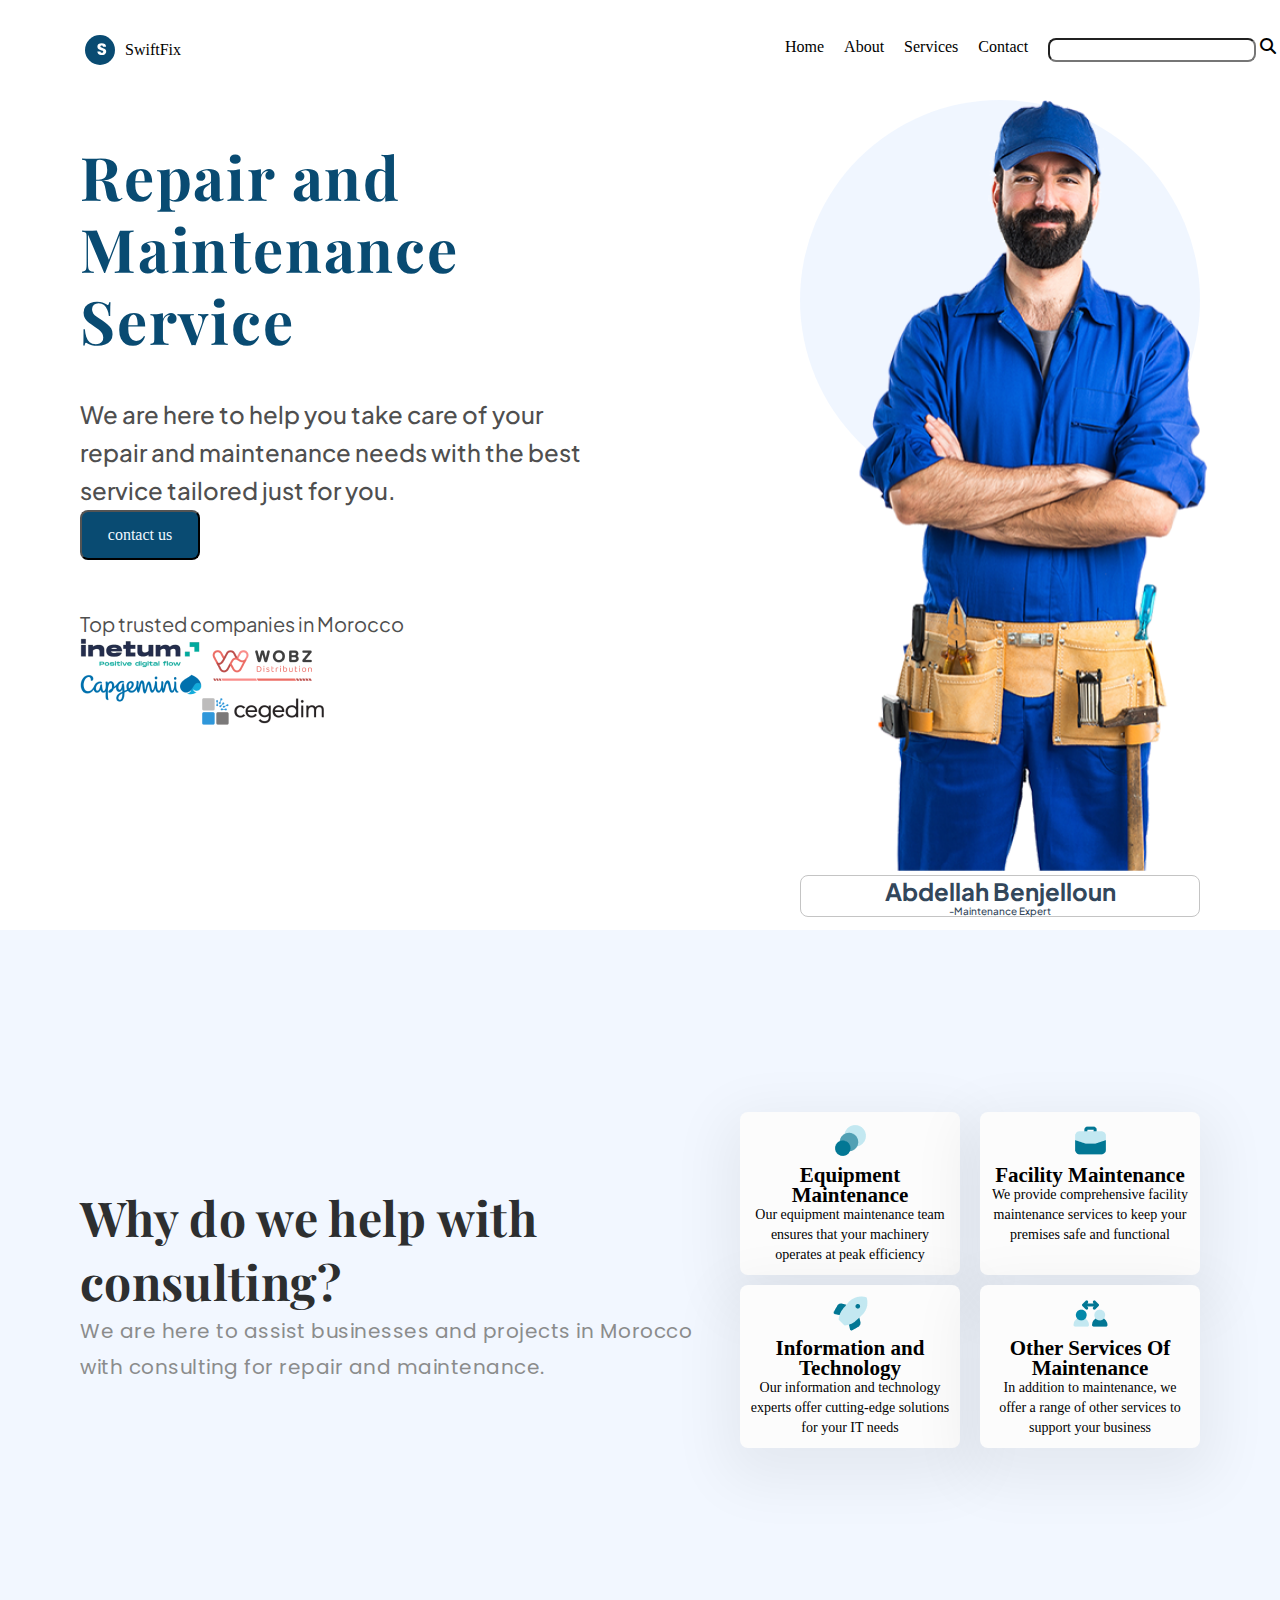
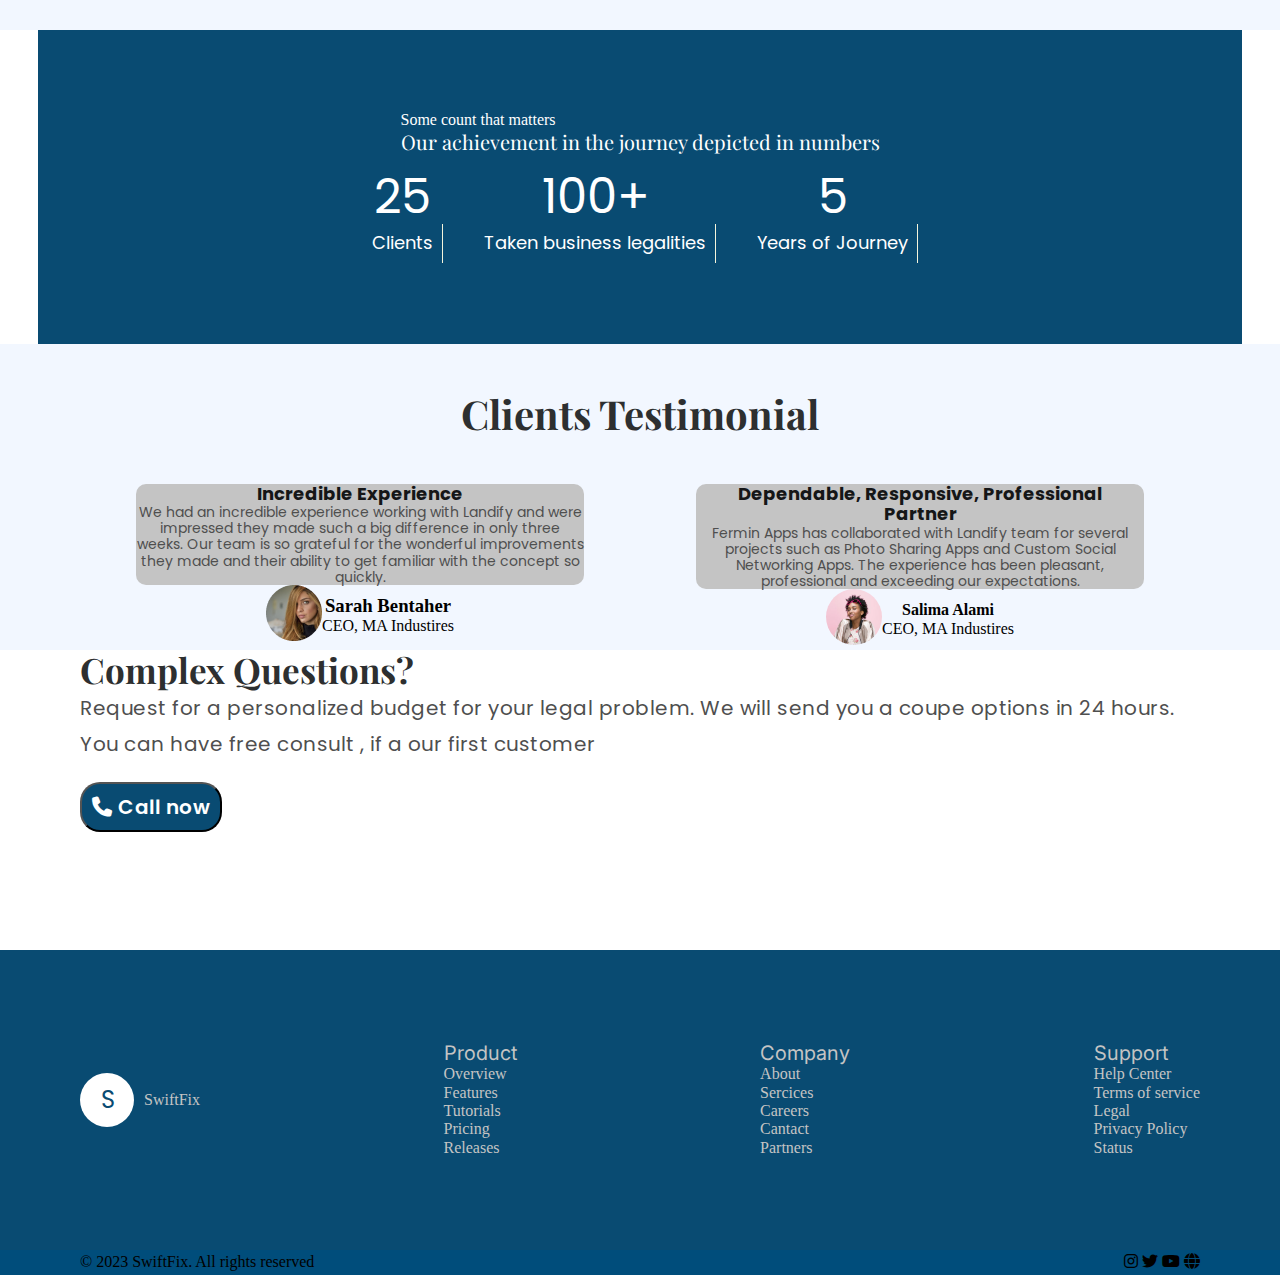
==== commit c217fb90: "nouvelles modification" ====
--- a/index.html
+++ b/index.html
@@ -23,16 +23,27 @@
                 <span>SwiftFix</span>
             </div>
             <div class="left-navbar">
-                <ul>
+                <ul id="menu">
                     <li><a href="index.html"> Home </a></li>
                     <li> <a href="about.html"> About </a></li>
                     <li> <a href="service.html"> Services </a></li>
                     <li> <a href="contact.html"> Contact </a></li>
+                    <li class="search-bar">
+                        <input type="text" >
+                        <i class="fa-solid fa-magnifying-glass"></i>
+                       
+                    </li>
                 </ul>
-                <div class="search-bar">
-                    <a href="#"><img src="img/SearchOutline.svg" alt="Read more about Seminole's new baby mayor"></a>
-                </div>
-            </div>
+            
+                <div class="burgermenu ">
+                    <span class="line"></span>
+                    <span class="line"></span>
+                     <span  class="line"></span>
+                </div>
+                 
+               
+            </div>
+            
         </nav>
     </header>
     <!--End header-->
@@ -282,4 +293,10 @@
         </div>
 
     </footer>
-    <!-- End section Footer-->+    
+    <!-- End section Footer-->
+
+    
+</body>
+<script src="main.js"></script>
+</html>--- a/styles/style.css
+++ b/styles/style.css
@@ -36,6 +36,7 @@
   width: 1110px;
   height: 100px;
   background: var(--neutral-white, #FFF);
+  position: relative;
 }
  
 .logo {
@@ -49,11 +50,13 @@
   width: 30px;
 }
 
-.left-navbar {
+.left-navbar{
   display: flex;
   width: 450px;
   justify-content: space-between;
   align-items: center;
+  gap: 15px;
+
 }
 
 .menu ul {
@@ -242,8 +245,6 @@
   line-height: 24px;
   padding: 10px;
   box-shadow: 0px 18px 58px 16px rgba(0, 0, 0, 0.06);
-
-  Show 4 more colors Bag Component instance
 }
 
 
@@ -272,7 +273,7 @@
 
 .client-section {
   background-color: F2F7FF;
- 
+  
 
 }
 
@@ -452,7 +453,6 @@
 
 
 
-
 .logo-footer {
 
   display: flex;
@@ -481,9 +481,16 @@
   color: #C4C4C4;
 
 }
-
-
-
+ 
+.search-bar{
+  display: flex;
+  gap: 4px;
+  
+}
+.search-bar input{
+
+border-radius: 8px;
+}
 .T-lists{
   font-family: Inter;
   font-size: 20px;
@@ -531,6 +538,7 @@
   justify-content: space-between;
   height: 450px;
   background: #F2F7FF;
+ 
 }
 
 .contact-info {
@@ -672,21 +680,77 @@
   background-color: #F2F7FF;
 
 }
+.burgermenu span{
+  width: 30px;
+  height: 3px;
+  background-color: #000;
+  display: block; 
+  cursor: pointer;
+}
+.line{
+ margin: 5px;
+
+}
+  
+  .burgermenu{
+   display: none;
+     align-items: end;
+    }
+   .select-sv{
+    background-color: #094B72;
+    display: flex;
+   flex-direction: column;
+   position: absolute;
+   top: 70px;
+    width: min-content;
+    padding: 20px;
+    border-radius: 6px;
+    
+ 
+  }
+  .select-sv >li>a{
+   color: #F2F7FF;
+  }
+  
+  
+/*_______________________*/
 /* Start Page Home*/
  /*nav section*/
 @media (max-width:767px) {
+  .left-navbar{
+    justify-content: flex-end;
+  }
   .logo span{
- font-size: 14px;
+ font-size: calc(0.5rem+1.5);
   }
   .logo img{
     width: 25%;
   }
-  .search-bar{
-    display: none;
-  }
+  
   .section-hero-right {
     display: none;
   }
+  .burgermenu{
+    display: block;
+  }
+  
+  .left-navbar ul{
+    display: none;
+  }
+  #menu.show{
+    display: block;
+    background-color: #094B72;
+    position: absolute;
+    bottom: -100px;
+    
+    
+  }
+  #menu.show a{
+    color: #FCFCFC;
+
+    
+  }
+ 
 } 
   /*end nav section*/
 
@@ -711,7 +775,12 @@
       font-size: 18px;
 
     }
-    
+    .images{
+      align-items: center;
+    }
+    .images p{
+      font-size: 12px;
+    }
   }
   /*end hero section */
    
@@ -816,21 +885,45 @@
    }
   }
  /* end client-section*/
+
+ /* start footer section*/
+ 
 /*End page Home*/
+ 
+
 
 /* Start About page */
   /*nav section*/
 @media (max-width:767px) {
   .logo span{
- font-size: 14px;
+ font-size: calc(0.5rem+1.5vw);
   }
   .logo img{
     width: 25%;
   }
-  .search-bar{
-    display: none;
-
-  }
+  
 } 
-
 /* End About page */
+/*Start service page */
+@media (max-width:767px){
+
+}
+/* end service*/
+
+/*staart contact*/
+@media(max-width:767px){
+  .contact{
+    flex-wrap: wrap;
+    height: auto;
+ justify-content: center;
+  }
+  .contact-info h1{
+    font-size: 23px;
+ 
+  }
+  .form-info input{
+    width: auto;
+
+  }
+
+}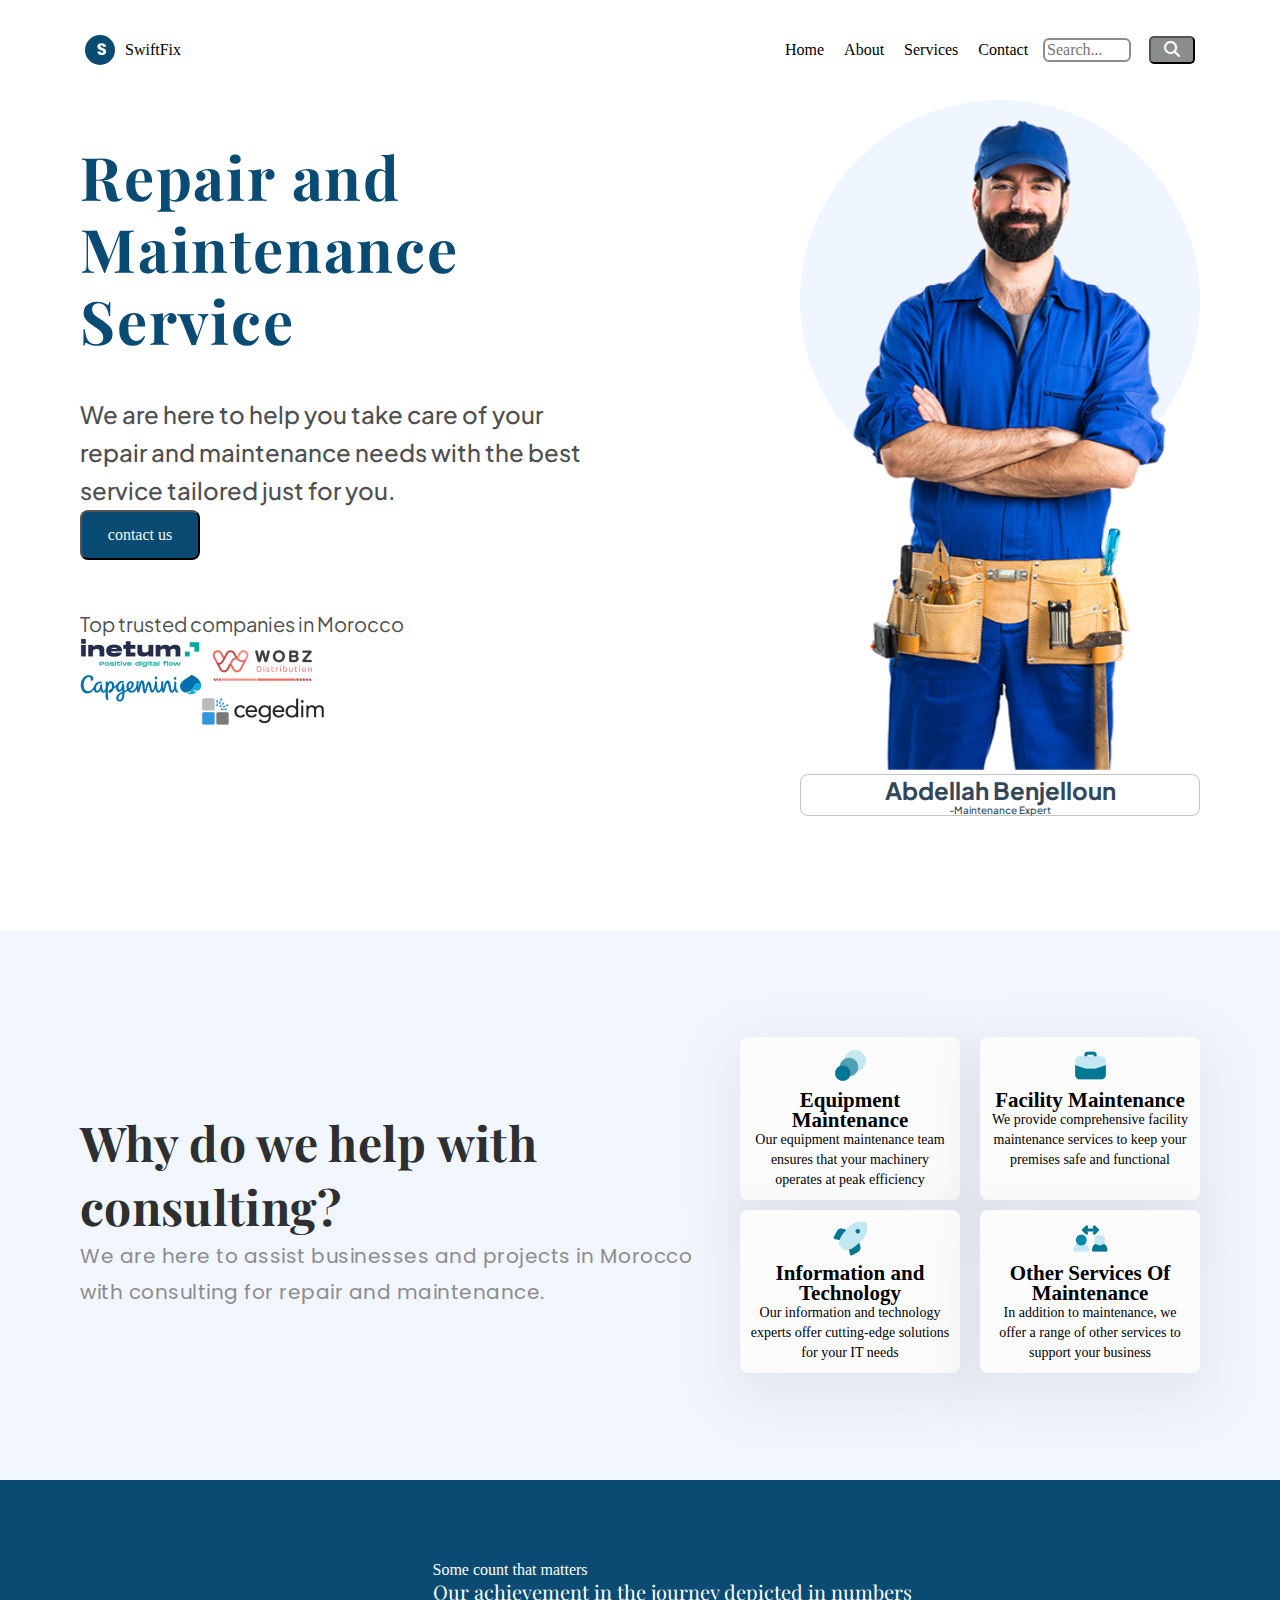
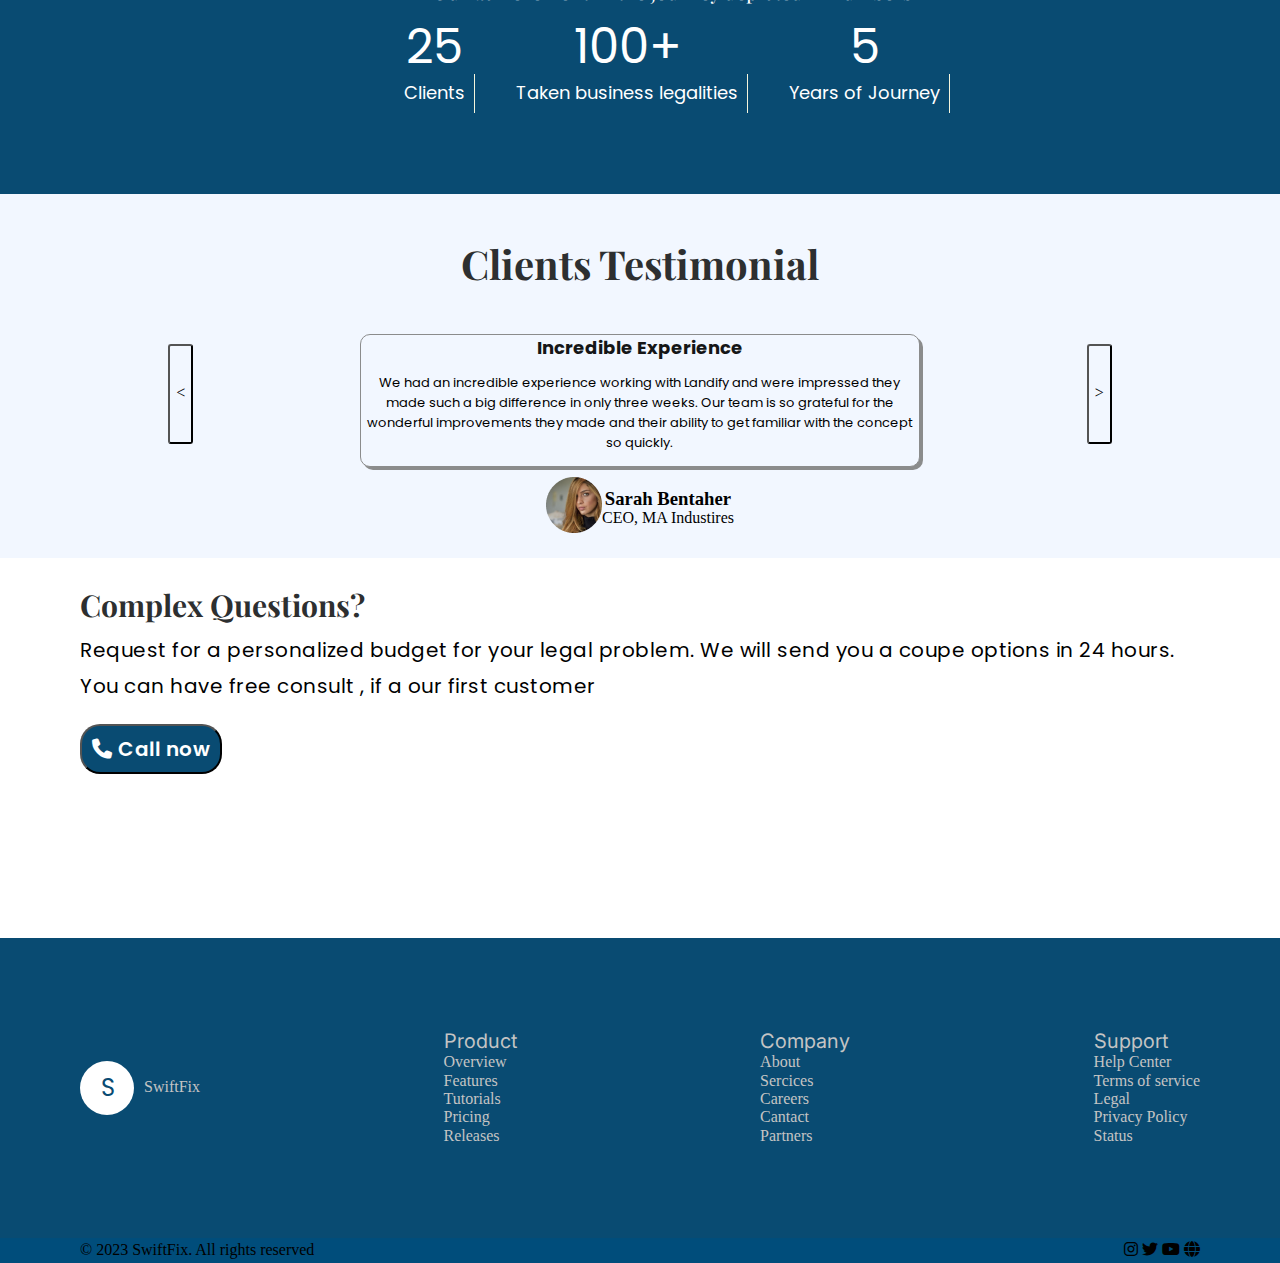
==== commit 51cb810e: "faqPart" ====
--- a/index.html
+++ b/index.html
@@ -28,12 +28,17 @@
                     <li> <a href="about.html"> About </a></li>
                     <li> <a href="service.html"> Services </a></li>
                     <li> <a href="contact.html"> Contact </a></li>
-                    <li class="search-bar">
-                        <input type="text" >
-                        <i class="fa-solid fa-magnifying-glass"></i>
-                       
-                    </li>
-                </ul>
+                    </ul>
+            
+                    <div class="search">
+                        <input class="input" type="type" placeholder="Search..." />
+
+                </div>
+                <button class="btn">
+                    <i class="fa-solid fa-magnifying-glass"></i>
+                </button>
+                   
+                
             
                 <div class="burgermenu ">
                     <span class="line"></span>
@@ -89,8 +94,8 @@
 
     <!-- Start Why section-->
 
-    <section class=" section-why container">
-        <div class="section-why-left">
+    <section class=" section-why container ">
+        <div class="section-why-left ">
             <div>
                 <p class="p-why-left1">Why do we help with consulting?</p>
                 <p class="p-why-left2"> We are here to assist businesses and projects in Morocco
@@ -142,8 +147,8 @@
     <!-- End why section  -->
 
     <!-- Start section bleu  -->
-    <section class="bleu container">
-        <div class="section-bleu-up">
+    <section class="bleu">
+        <div class="section-bleu-up  container">
             <hh3>Some count that matters</h3>
             <p>Our achievement in the journey depicted in numbers</p>
         </div>
@@ -167,12 +172,15 @@
     <!-- End section bleu  -->
 
     <!-- Start client-section  -->
-    <section class="client-section container">
+    <section class="client-section container ">
+        
         <div class="T-client">
             <h1>Clients Testimonial</h1>
         </div>
+        
         <div class="testimonial">
-            <div class="feedback feedback-1">
+            <button id="prev"><</button>
+            <div class="feedback-1">
                 <div class="fb-paragh">
                     <h3 class="T-feedb">Incredible Experience</h3>
                     <p class="P-feedb">We had an incredible experience working with Landify and were impressed they made
@@ -188,7 +196,8 @@
                     </div>
                 </div>
             </div>
-            <div class="feedback feedback-2">
+           
+            <div class="feedback-2">
                 <div class="fb-paragh">
                     <h3 class="T-feedb">Dependable, Responsive, Professional Partner</h3>
                     <p class="P-feedb">Fermin Apps has collaborated with Landify team for several projects such as Photo
@@ -206,6 +215,9 @@
 
                 </div>
             </div>
+           
+             <button id="next">></button>
+
         </div>
 
 
@@ -229,6 +241,7 @@
             </button>
         </div>
     </section>
+    
     <!-- Start section Fooder-->
     <footer>
         <div class="liste container">
--- a/styles/style.css
+++ b/styles/style.css
@@ -73,6 +73,7 @@
 
 
 .bleu {
+
   background-color: #094B72;
   display: flex;
   justify-content: center;
@@ -82,6 +83,8 @@
   padding: 2rem;
   gap: 1rem;
   height: 250px;
+  width: 100%;
+
 }
 
 .section-bleu-up h3 {
@@ -188,9 +191,9 @@
 
 
 .image img {
-
-  width: 501px;
-  height: 771px;
+padding-top: 20px;
+  width: 450px;
+  height: 650px;
 }
 
 
@@ -208,7 +211,8 @@
 
 .section-why {
   display: flex;
-  height: 700px;
+  height: 550px;
+  
   background:#F2F7FF;
 
 }
@@ -272,9 +276,10 @@
 }
 
 .client-section {
-  background-color: F2F7FF;
-  
-
+  
+ background-color: green;
+ height: auto;
+ 
 }
 
 
@@ -340,7 +345,12 @@
 
 .client-section {
 
-  background: #F2F7FF;
+  background-color:#F2F7FF;
+    overflow: hidden;
+    padding-bottom: 20px;
+    
+  
+
   
 }
 
@@ -350,7 +360,7 @@
   gap: 20px;
   margin-bottom: 20px;
   margin-top: 20px;
-  color: var(--neutral-grey-7, #2D2F30);
+  color:  #2D2F30;
   text-align: center;
   font-feature-settings: 'salt' on, 'liga' off;
   font-family: Playfair Display;
@@ -359,25 +369,35 @@
 
 }
 
-.client-section {
+
+
+.testimonial {
+  display: flex;
+  justify-content: space-around;
   overflow: hidden;
-}
-
-.testimonial {
-  display: flex;
-  justify-content: space-around;
-
-}
-
-.feedback {
-  width: 40%;
+
+}
+
+.feedback-1{
+ 
+   display: flex;
+   flex-direction: column;
+   align-items: center;
+   text-align: center;
+  width: 50%;
+  
+ }
+ .feedback-2{
+ 
   display: flex;
   flex-direction: column;
   align-items: center;
   text-align: center;
-
-}
-
+  max-width: 50%;
+ display: none;
+ 
+}
+ 
 .T-feedb {
 color:  #151617;
   text-align: center;
@@ -387,33 +407,50 @@
   font-style: normal;
   margin-left: 10px;
   margin-right: 10px;
+  padding-bottom: 15px;
 }
 
 .P-feedb {
-  color: var(--neutral-grey-6, #4F4F4F);
+  
   text-align: center;
   font-feature-settings: 'salt' on, 'liga' off;
   font-family: Poppins;
-  font-size: 14px;
-  font-style: normal;
-}
+  font-size: 13px;
+  font-style: normal;
+  line-height:20px;
+  padding-bottom: 10px;
+}
+#prev,
+#next{
+  margin: 10px;
+  border-radius: 3px ;
+  
+ background-color: #F2F7FF;
+  height: 100px;
+}
+
 
 .fb-paragh {
+ background-color:#F2F7FF;
   border-radius: 10px;
-  background: #C4C4C4;
+  box-shadow: 3px 3px #8B8C8C ;
+  border: 1px solid #8B8C8C;
+ padding: 3px;
+
 }
 
 .titre-Q {
-  color: var(--neutral-grey-7, #2D2F30);
+  color:  #2D2F30;
   font-feature-settings: 'salt' on, 'liga' off;
   font-family: Playfair Display;
-  font-size: 35px;
-  font-style: normal;
+  font-size: 30px;
+  font-style: normal;
+  padding-bottom: 10px;
 
 }
 
 .paragh-Q {
-  color: var(--neutral-grey-6, #4F4F4F);
+  
   font-family: Poppins;
   font-size: 20px;
   font-style: normal;
@@ -425,7 +462,9 @@
 }
 
 .Question {
-  height: 300px;
+  height: 350px;
+padding-top: 30px;
+ 
 }
 
 .Question-button button {
@@ -448,6 +487,7 @@
 .comantaire-M {
   display: flex;
   align-items: center;
+  padding-top: 10px;
 
 }
 
@@ -482,15 +522,8 @@
 
 }
  
-.search-bar{
-  display: flex;
-  gap: 4px;
-  
-}
-.search-bar input{
-
-border-radius: 8px;
-}
+
+
 .T-lists{
   font-family: Inter;
   font-size: 20px;
@@ -580,6 +613,7 @@
   display: flex;
   flex-direction: column;
   justify-content: space-between;
+  gap: 10px;
 
 }
 .form-info input{
@@ -672,11 +706,11 @@
 }
 
 .about {
-  height: 750px;
+  height: 690px;
   flex-shrink: 0;
   display: flex;
   justify-content: space-around;
-  margin-bottom: 5rem;
+
   background-color: #F2F7FF;
 
 }
@@ -711,8 +745,89 @@
   .select-sv >li>a{
    color: #F2F7FF;
   }
-  
-  
+ .btn{
+ background-color: #8B8C8C;
+  border-radius: 5px;
+  color: #FCFCFC;
+  padding: 3px;
+  width: 50px;
+ 
+ }
+  .input{
+    width: 80px;
+    border: #8B8C8C solid 2px;
+    border-radius: 6px;
+    
+
+  }
+  .search{
+ 
+ width: 100px;
+ position: relative;
+ display: flex;
+ flex-direction: row;
+ gap: 10px;
+  }
+
+
+  .search.active{
+    display: none;
+  }
+
+
+   
+   .FAQS{
+   
+    
+   height: 150px;
+   background-color: #FCFCFC;
+  
+
+   }
+   .faq-btn{
+    width: 100%;
+    height: 35%;
+    font-size: 18px;
+    background-color:cornflowerblue;
+    cursor: pointer;
+    color: #F2F7FF;
+    border-radius:  15px 15px 0 0;
+   }
+   .faq{
+    display: flex;
+    flex-direction: row;
+    justify-content: space-between;
+  
+  }
+  .faq-section{
+   background-color:white;
+    height: 500px;
+    padding-top: 40px;
+
+  }
+   .faq-section>h1{
+    color: #094B72;
+  font-family: Playfair Display;
+  font-size: 60px;
+  font-style: normal;
+  font-weight: 700;
+  line-height: 120%;
+  letter-spacing: 1.8px;
+  max-width: 80%;
+   }
+   .faq-body{
+   
+    padding: 20px;
+    border: solid 1px;
+    transition: all 0.5s ease-in-out;
+    height: 100px;
+    font-size: 18px;
+   }
+   .faq-body.collapse{
+    height: 0;
+    overflow: hidden;
+}
+
 /*_______________________*/
 /* Start Page Home*/
  /*nav section*/
@@ -778,6 +893,7 @@
     .images{
       align-items: center;
     }
+    
     .images p{
       font-size: 12px;
     }
@@ -925,5 +1041,5 @@
     width: auto;
 
   }
-
+  
 }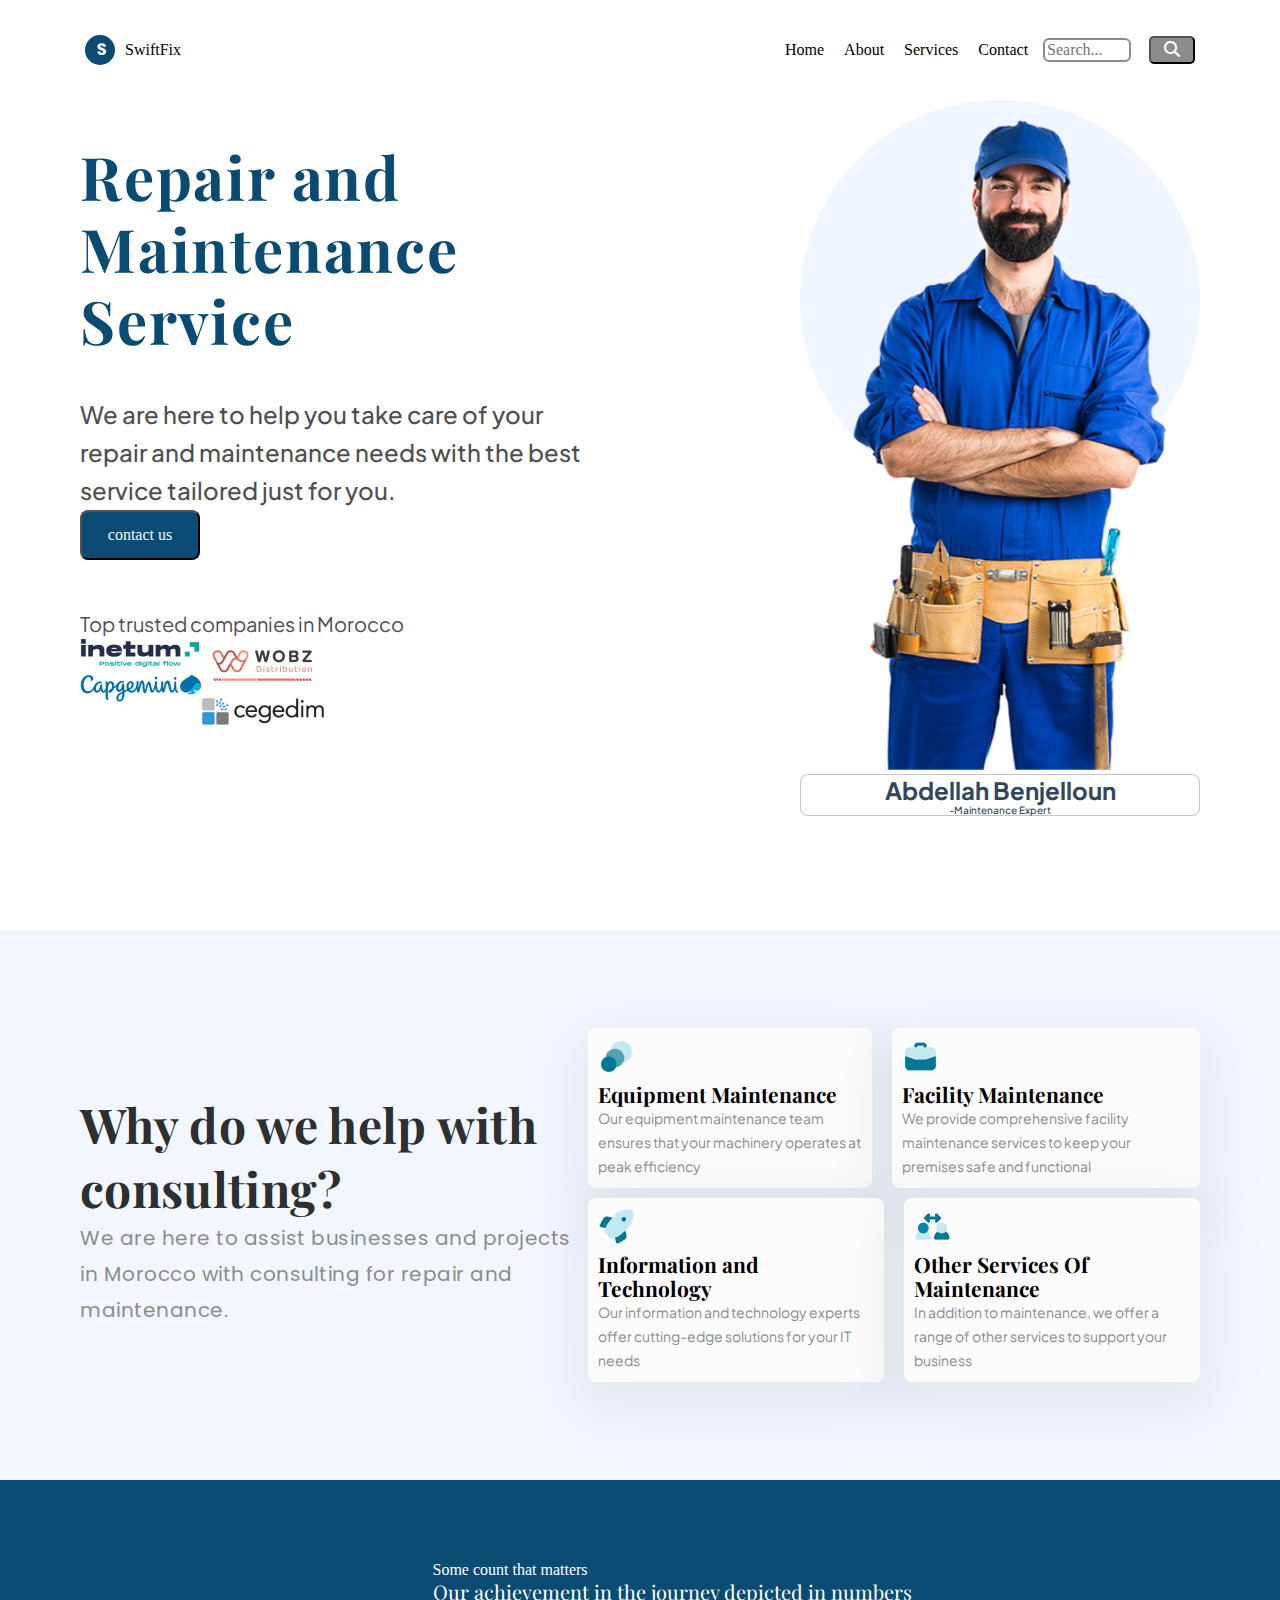
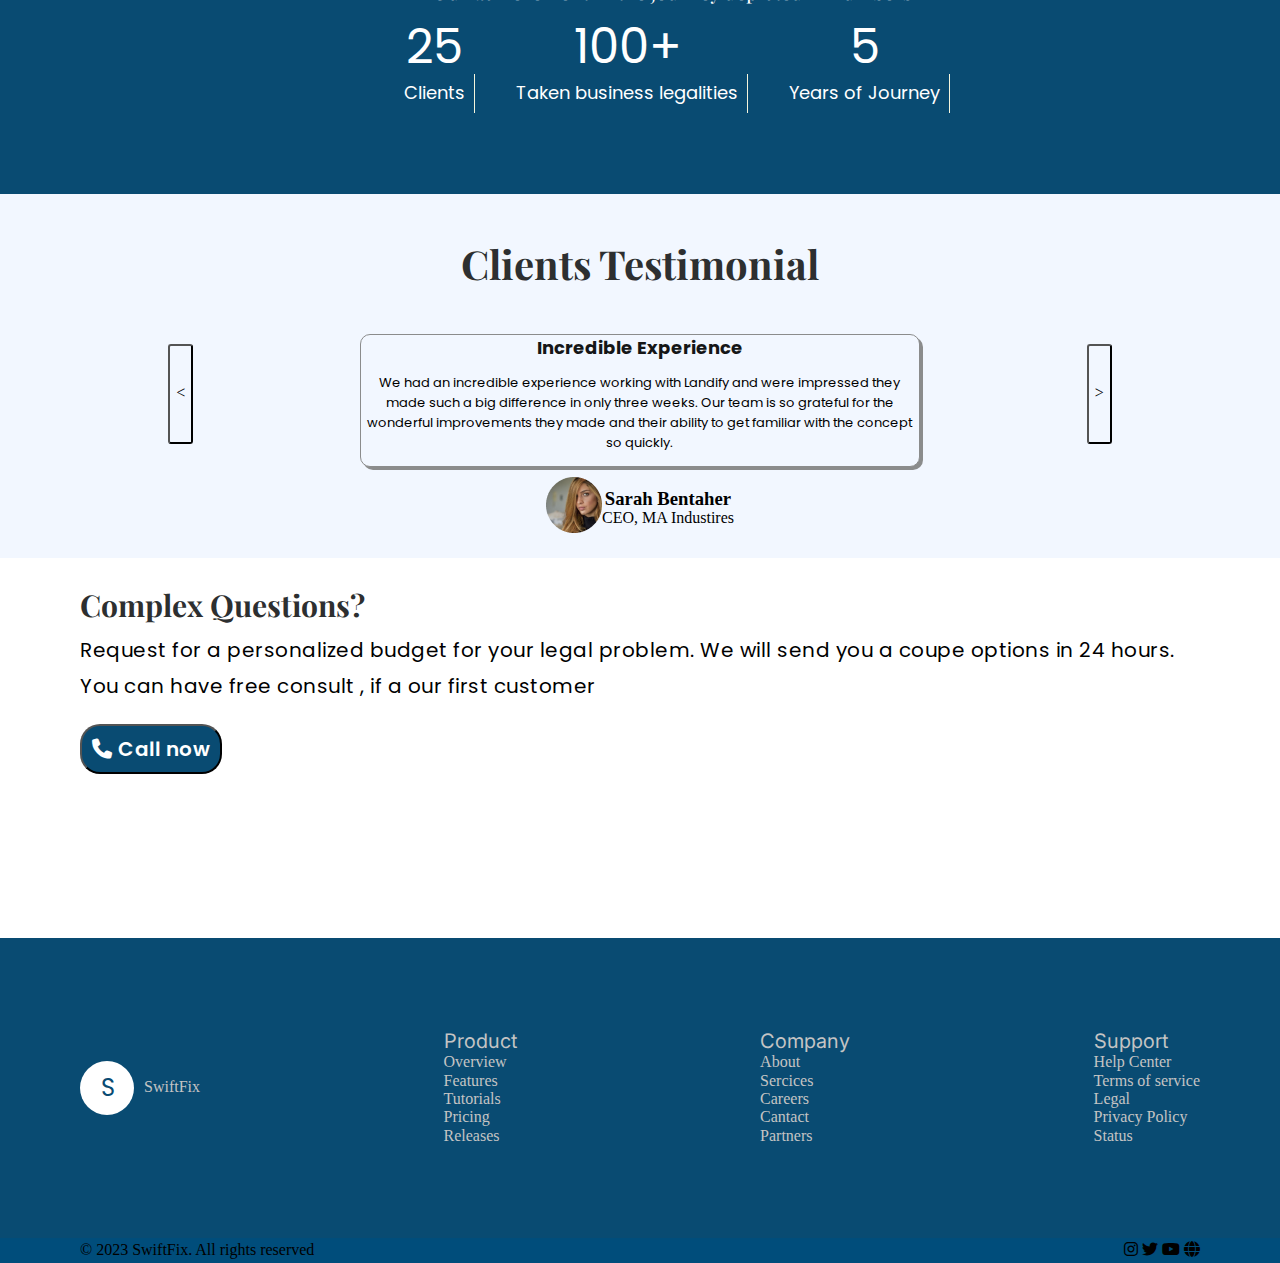
==== commit 4cba5eb7: "read-more-modification" ====
--- a/index.html
+++ b/index.html
@@ -309,7 +309,7 @@
     
     <!-- End section Footer-->
 
-    
+    <script src="main.js"></script>
 </body>
-<script src="main.js"></script>
+
 </html>--- a/styles/style.css
+++ b/styles/style.css
@@ -241,20 +241,37 @@
 
 }
 
+
 .caree1 {
+  font-family: Playfair Display;
   border-radius: 8px;
   background-color: #FCFCFC;
   text-align: start;
   font-size: 14px;
-  line-height: 24px;
+  line-height: 20px;
   padding: 10px;
   box-shadow: 0px 18px 58px 16px rgba(0, 0, 0, 0.06);
-}
+  font-style: normal;
+  max-width: 100%;
+  line-height: 24px;
+
+}
+.caree1 p{
+ font-family:  Plus Jakarta Sans;
+
+ color:  #8B8C8C;
+ font-weight: 400;
+line-height: 24px;
+
+}
+
+
 
 
 
 .color {
-  background-color: #10824;
+
+  background-color: rgba(112, 7, 216, 0.267);
 }
 
 
@@ -317,7 +334,6 @@
   text-align: center;
   color: #33475B;
 }
-
 
 
 
@@ -631,6 +647,7 @@
   display: flex;
   height: 700px;
   background: #F2F7FF;
+  position: relative;
 
 }
 .form-info input{
@@ -656,6 +673,8 @@
   justify-content: space-around;
   align-items: center;
 
+
+
 }
 
 .y1 {
@@ -671,16 +690,7 @@
 
 }
 
-.caree1 {
-  border-radius: 8px;
-  background-color: #FCFCFC;
-  text-align: center;
-  font-size: 14px;
-  line-height: 20px;
-  box-shadow: 0px 18px 58px 16px rgba(0, 0, 0, 0.06);
-  width:  200px;
-  
-}
+
  
 
 .p-service-left1 {
@@ -730,21 +740,28 @@
    display: none;
      align-items: end;
     }
+    .drop-wrapper {
+      position: relative;
+    }
    .select-sv{
     background-color: #094B72;
-    display: flex;
-   flex-direction: column;
-   position: absolute;
-   top: 70px;
+    flex-direction: column;
+    position: absolute;
+    top: 20px; left: 50%;
+    transform: translateX(-50%);
     width: min-content;
     padding: 20px;
     border-radius: 6px;
-    
- 
+    z-index: 9;
+    display: none !important;
+  }
+  .drop-wrapper:hover .select-sv {
+    display: flex !important;
   }
   .select-sv >li>a{
    color: #F2F7FF;
   }
+
  .btn{
  background-color: #8B8C8C;
   border-radius: 5px;
@@ -773,32 +790,31 @@
   .search.active{
     display: none;
   }
-
-
+  .faq{
+    display: flex;
+    flex-direction: column;
+    justify-content: space-around;
+  }
+ 
    
-   .FAQS{
+ .FAQS{
+  display: flex;
+  justify-content:space-around;
+ }
+ .FAQS:first-child {
+  margin-bottom: 20px;
+ }
+ 
    
-    
-   height: 150px;
-   background-color: #FCFCFC;
-  
-
-   }
    .faq-btn{
     width: 100%;
-    height: 35%;
     font-size: 18px;
     background-color:cornflowerblue;
     cursor: pointer;
     color: #F2F7FF;
     border-radius:  15px 15px 0 0;
    }
-   .faq{
-    display: flex;
-    flex-direction: row;
-    justify-content: space-between;
-  
-  }
+   
   .faq-section{
    background-color:white;
     height: 500px;
@@ -816,18 +832,72 @@
   max-width: 80%;
    }
    .faq-body{
-   
-    padding: 20px;
-    border: solid 1px;
+     border: #4F4F4F solid 1px;
+    border-radius: 8px;
     transition: all 0.5s ease-in-out;
-    height: 100px;
+    width: 350px;
+    
     font-size: 18px;
    }
    .faq-body.collapse{
     height: 0;
     overflow: hidden;
 }
-
+.readM{
+  margin-top: 20px;
+  padding: 10px 15px;
+  background-color:rgb(223, 153, 25);
+  color: #FCFCFC;
+  border-radius: 6px;
+  font-size: 15px; 
+  cursor: pointer;
+
+}
+.model-continair{
+  
+  text-align: center;
+  font-family: Playfair Display;
+  background-color: #FCFCFC;
+  position: absolute;
+  top: 25%;
+  left: 20%;
+ border-radius: 16px;
+ width: 55%;
+ padding: 10px;
+ max-width: 100%;
+ cursor: pointer;
+ display: none;
+ 
+}
+.model p{
+  font-weight: 400;
+  line-height: 20px;
+  color:#151617;
+}
+.model:first-child{
+  color: #004D7B;
+  font-family:  Playfair Display;
+  font-weight: 700;
+ 
+}
+
+
+.model>button{
+  margin-top: 20px;
+  padding: 10px 15px;
+  background-color:#004D7B;
+  color: #FCFCFC;
+  border-radius: 6px;
+  font-size: 15px; 
+  cursor: pointer;
+
+}
+.model-continair .show{
+ display: block;
+}
+.section-service{
+ position: relative;
+}
 /*_______________________*/
 /* Start Page Home*/
  /*nav section*/
@@ -928,6 +998,7 @@
   .right-md{
     display: flex;
     flex-direction: column;
+  
   } 
   
   .section-why{ 
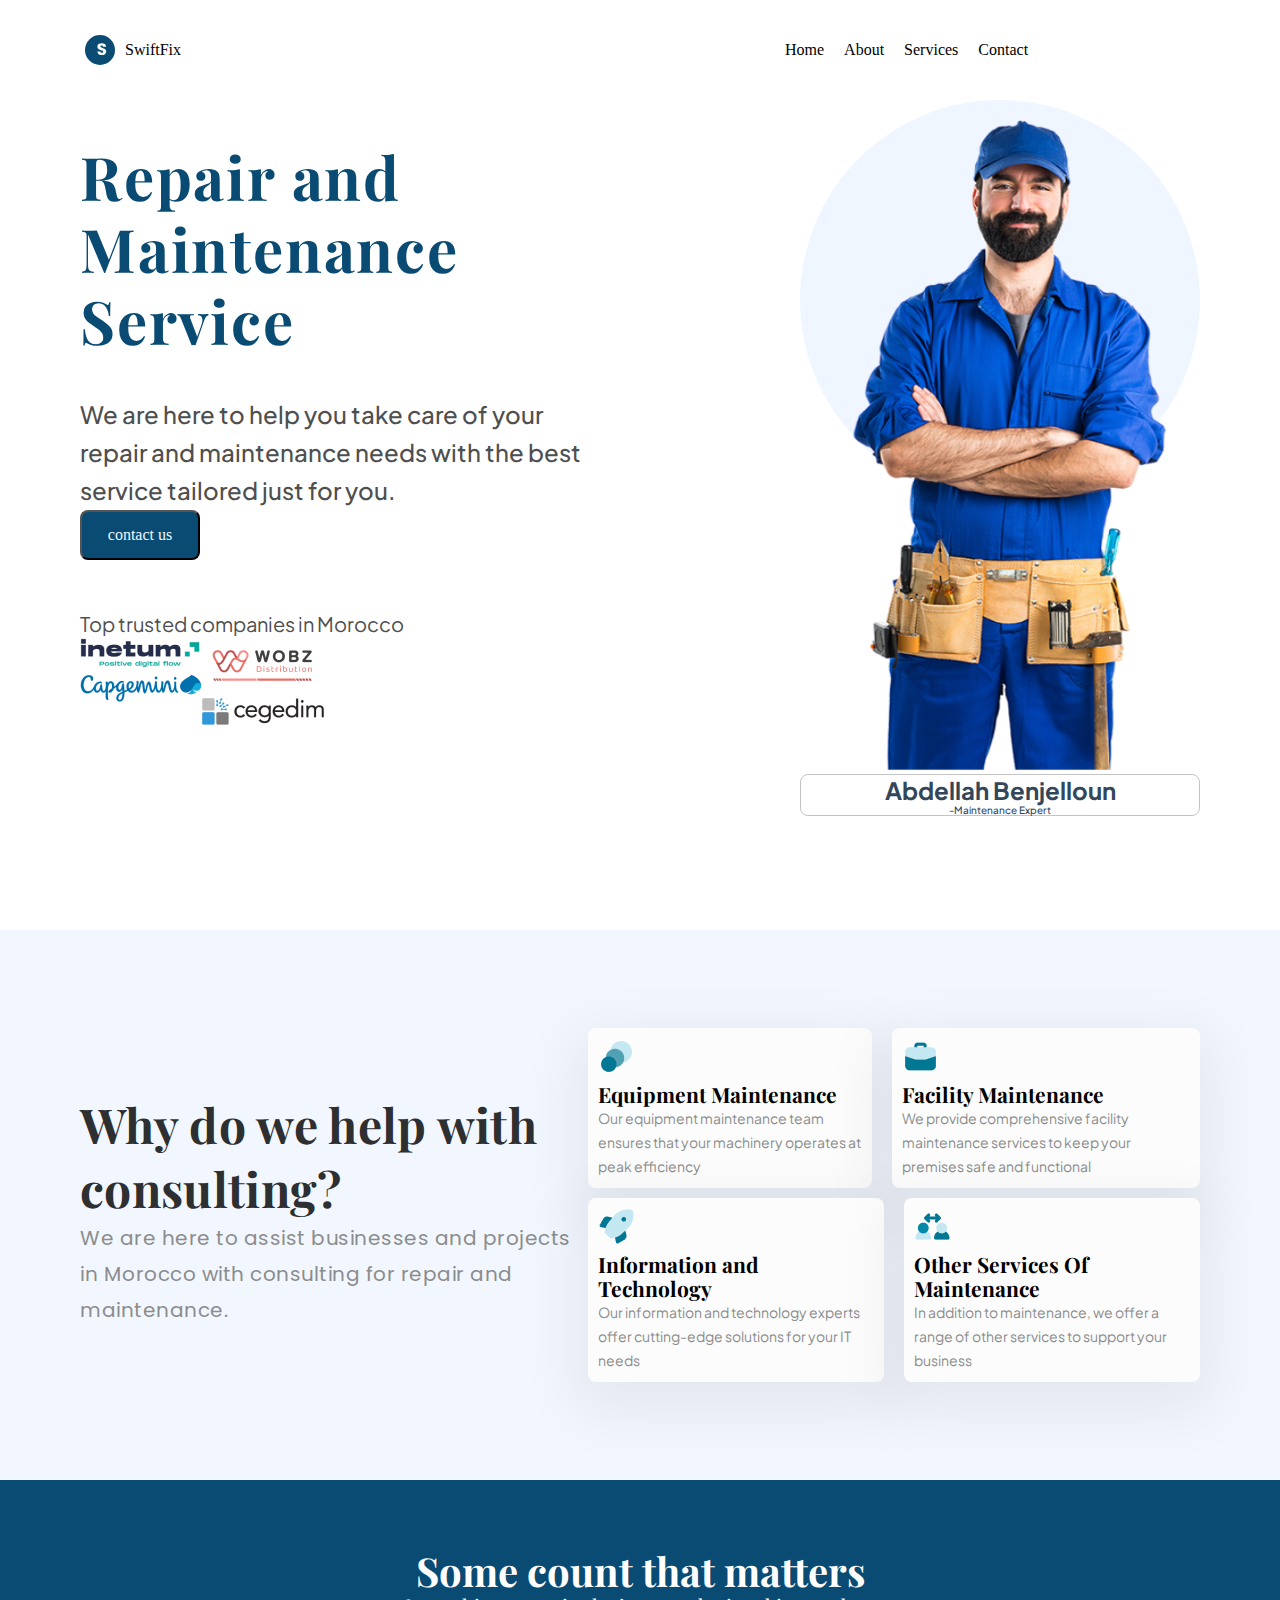
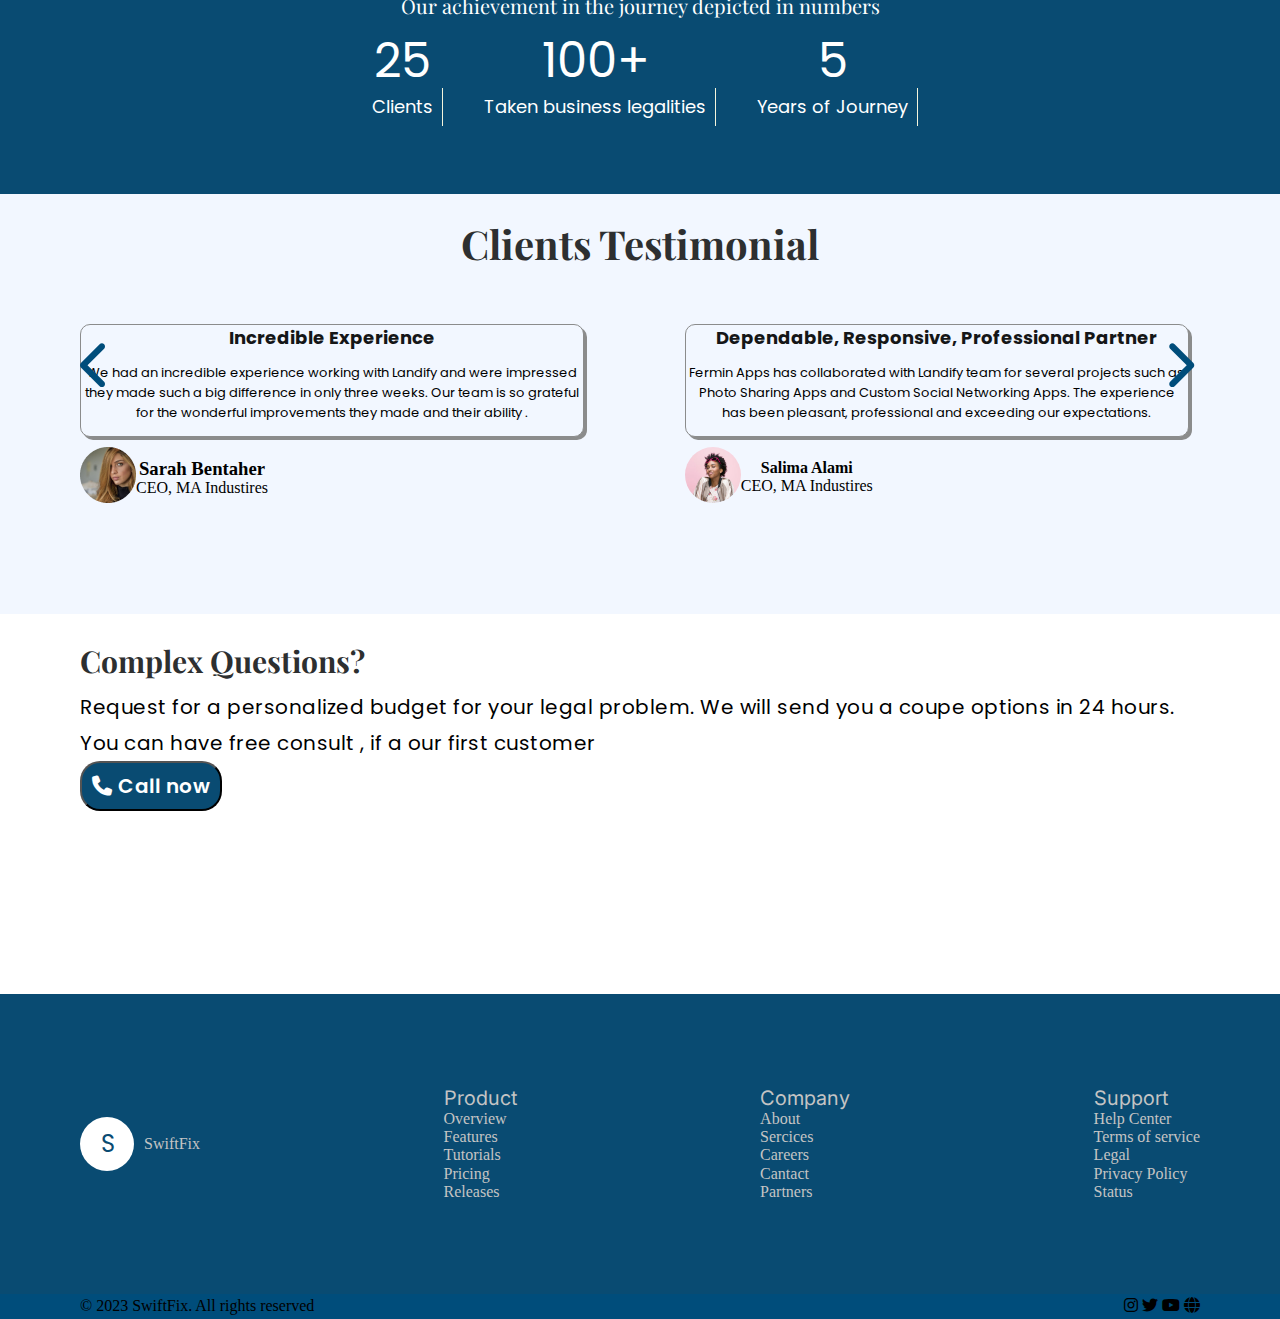
==== commit 9845b2e3: "N-modification" ====
--- a/index.html
+++ b/index.html
@@ -28,27 +28,27 @@
                     <li> <a href="about.html"> About </a></li>
                     <li> <a href="service.html"> Services </a></li>
                     <li> <a href="contact.html"> Contact </a></li>
-                    </ul>
-            
-                    <div class="search">
-                        <input class="input" type="type" placeholder="Search..." />
+                </ul>
+              <div id="search_b">
+                <div class="search">
+                    <input class="input" type="type" placeholder="Search..." />
 
                 </div>
                 <button class="btn">
                     <i class="fa-solid fa-magnifying-glass"></i>
                 </button>
-                   
-                
-            
+               </div>
+
+
                 <div class="burgermenu ">
                     <span class="line"></span>
                     <span class="line"></span>
-                     <span  class="line"></span>
-                </div>
-                 
-               
-            </div>
-            
+                    <span class="line"></span>
+                </div>
+
+
+            </div>
+
         </nav>
     </header>
     <!--End header-->
@@ -56,13 +56,15 @@
     <!-- Start_hero  -->
     <section class="hero container ">
         <div class="section-hero-left">
-            <div>
+            <div >
                 <h1 class="titre1">Repair and Maintenance Service</h1>
+                <div  >
                 <p class="pr1">We are here to help you take care of your repair and maintenance
                     needs with the best service tailored just for you.</p>
                 <button class="button">
                     contact us
                 </button>
+            </div>
             </div>
             <div class="hero-logos">
                 <p>Top trusted companies in Morocco</p>
@@ -149,8 +151,8 @@
     <!-- Start section bleu  -->
     <section class="bleu">
         <div class="section-bleu-up  container">
-            <hh3>Some count that matters</h3>
-            <p>Our achievement in the journey depicted in numbers</p>
+            <h3>Some count that matters</h3>
+                <p>Our achievement in the journey depicted in numbers</p>
         </div>
 
         <div class="section-bleu-bottom">
@@ -173,20 +175,20 @@
 
     <!-- Start client-section  -->
     <section class="client-section container ">
-        
+
         <div class="T-client">
             <h1>Clients Testimonial</h1>
         </div>
-        
+
         <div class="testimonial">
-            <button id="prev"><</button>
+
             <div class="feedback-1">
                 <div class="fb-paragh">
                     <h3 class="T-feedb">Incredible Experience</h3>
                     <p class="P-feedb">We had an incredible experience working with Landify and were impressed they made
                         such a big difference in only three weeks. Our team is so
-                        grateful for the wonderful improvements they made and their ability to get familiar with the
-                        concept so quickly.</p>
+                        grateful for the wonderful improvements they made and their ability
+                        .</p>
                 </div>
                 <div class="comantaire-M">
                     <div> <img src="img/Photo.png" alt=""></div>
@@ -196,8 +198,8 @@
                     </div>
                 </div>
             </div>
-           
-            <div class="feedback-2">
+
+            <div class="feedback-1">
                 <div class="fb-paragh">
                     <h3 class="T-feedb">Dependable, Responsive, Professional Partner</h3>
                     <p class="P-feedb">Fermin Apps has collaborated with Landify team for several projects such as Photo
@@ -215,13 +217,64 @@
 
                 </div>
             </div>
-           
-             <button id="next">></button>
-
-        </div>
-
-
-
+            <div class="feedback-1">
+                <div class="fb-paragh">
+                    <h3 class="T-feedb">Dependable, Responsive, Professional Partner</h3>
+                    <p class="P-feedb">Fermin Apps has collaborated with Landify team for several projects such as Photo
+                        Sharing Apps
+                        and Custom Social Networking Apps. The experience has been pleasant, professional and exceeding
+                        our expectations.</p>
+                </div>
+                <div class="comantaire-M">
+                    <div> <img src="img/Photo.svg" alt=""></div>
+                    <div>
+                        <h4>Salima Alami</h4>
+                        <p>CEO, MA Industires</p>
+                    </div>
+
+
+                </div>
+            </div>
+            <div class="feedback-1">
+                <div class="fb-paragh">
+                    <h3 class="T-feedb">Dependable, Responsive, Professional Partner</h3>
+                    <p class="P-feedb">Fermin Apps has collaborated with Landify team for several projects such as Photo
+                        Sharing Apps
+                        and Custom Social Networking Apps. The experience has been pleasant, professional and exceeding
+                        our expectations.</p>
+                </div>
+                <div class="comantaire-M">
+                    <div> <img src="img/Photo.svg" alt=""></div>
+                    <div>
+                        <h4>Salima Alami</h4>
+                        <p>CEO, MA Industires</p>
+                    </div>
+
+
+                </div>
+            </div>
+        </div>
+        <div class="feedback-2">
+            <div class="fb-paragh">
+                <h3 class="T-feedb">Incredible Experience</h3>
+                <p class="P-feedb">We had an incredible experience working with Landify and were impressed they made
+                    such a big difference in only three weeks. Our team is so
+                    grateful for the wonderful improvements they made and their ability
+                    .</p>
+            </div>
+            <div class="comantaire-M">
+                <div> <img src="img/Photo.png" alt=""></div>
+                <div>
+                    <h3>Sarah Bentaher</h3>
+                    <p>CEO, MA Industires</p>
+                </div>
+            </div>
+        </div>
+
+        <div class="b-move">
+            <button id="prev"><i class=" fa-solid fa-chevron-left"></i></button>
+            <button id="next"><i class="fa-solid fa-chevron-right"></i></button>
+        </div>
     </section>
     <!-- End client-section  -->
     <!-- section Question -->
@@ -241,7 +294,7 @@
             </button>
         </div>
     </section>
-    
+
     <!-- Start section Fooder-->
     <footer>
         <div class="liste container">
@@ -306,10 +359,10 @@
         </div>
 
     </footer>
-    
+
     <!-- End section Footer-->
-
-    <script src="main.js"></script>
+<script src="burgerM.js"></script>
+    <script src="slider.js"></script>
 </body>
 
 </html>--- a/styles/style.css
+++ b/styles/style.css
@@ -38,19 +38,20 @@
   background: var(--neutral-white, #FFF);
   position: relative;
 }
- 
+
 .logo {
   display: flex;
   align-items: center;
   cursor: pointer;
   gap: 10px;
+ 
 }
 
 .logo img {
   width: 30px;
 }
 
-.left-navbar{
+.left-navbar {
   display: flex;
   width: 450px;
   justify-content: space-between;
@@ -83,7 +84,7 @@
   padding: 2rem;
   gap: 1rem;
   height: 250px;
-  width: 100%;
+
 
 }
 
@@ -191,7 +192,7 @@
 
 
 .image img {
-padding-top: 20px;
+  padding-top: 20px;
   width: 450px;
   height: 650px;
 }
@@ -212,8 +213,8 @@
 .section-why {
   display: flex;
   height: 550px;
-  
-  background:#F2F7FF;
+
+  background: #F2F7FF;
 
 }
 
@@ -256,12 +257,13 @@
   line-height: 24px;
 
 }
-.caree1 p{
- font-family:  Plus Jakarta Sans;
-
- color:  #8B8C8C;
- font-weight: 400;
-line-height: 24px;
+
+.caree1 p {
+  font-family: Plus Jakarta Sans;
+
+  color: #8B8C8C;
+  font-weight: 400;
+  line-height: 24px;
 
 }
 
@@ -284,7 +286,7 @@
 .client-section-p1 {
   display: flex;
   justify-content: center;
-  
+
 }
 
 .client-section-p2 {
@@ -292,12 +294,6 @@
   justify-content: center;
 }
 
-.client-section {
-  
- background-color: green;
- height: auto;
- 
-}
 
 
 
@@ -338,7 +334,7 @@
 
 
 .p-why-left1 {
-  color:  #2D2F30;
+  color: #2D2F30;
   font-family: Playfair Display;
   font-size: 48px;
   font-style: normal;
@@ -360,23 +356,25 @@
 }
 
 .client-section {
-
-  background-color:#F2F7FF;
-    overflow: hidden;
-    padding-bottom: 20px;
-    
-  
-
-  
+  display: flex;
+  flex-direction: column;
+  gap: 30px;
+  background-color: #F2F7FF;
+  overflow: hidden;
+  padding-bottom: 20px;
+
+  height: 400px;
+  max-height: 100%;
+
 }
 
 .T-client {
   display: flex;
   justify-content: center;
   gap: 20px;
-  margin-bottom: 20px;
-  margin-top: 20px;
-  color:  #2D2F30;
+  /* margin-bottom: 20px;
+  margin-top: 20px; */
+  color: #2D2F30;
   text-align: center;
   font-feature-settings: 'salt' on, 'liga' off;
   font-family: Playfair Display;
@@ -389,33 +387,21 @@
 
 .testimonial {
   display: flex;
-  justify-content: space-around;
-  overflow: hidden;
-
-}
-
-.feedback-1{
- 
-   display: flex;
-   flex-direction: column;
-   align-items: center;
-   text-align: center;
-  width: 50%;
-  
- }
- .feedback-2{
- 
-  display: flex;
-  flex-direction: column;
-  align-items: center;
+  gap: 9%;
+  justify-content: space-between;
+  transition: transform 0.6s;
+  z-index: 998;
+}
+
+.feedback-1 {
+  display: block;
   text-align: center;
-  max-width: 50%;
- display: none;
- 
-}
- 
+  flex: 0 0 45%;
+}
+
+
 .T-feedb {
-color:  #151617;
+  color: #151617;
   text-align: center;
   font-feature-settings: 'salt' on, 'liga' off;
   font-family: Poppins;
@@ -427,36 +413,48 @@
 }
 
 .P-feedb {
-  
+
   text-align: center;
   font-feature-settings: 'salt' on, 'liga' off;
   font-family: Poppins;
   font-size: 13px;
   font-style: normal;
-  line-height:20px;
+  line-height: 20px;
   padding-bottom: 10px;
 }
-#prev,
-#next{
-  margin: 10px;
-  border-radius: 3px ;
-  
- background-color: #F2F7FF;
-  height: 100px;
+
+
+.b-move {
+  display: flex;
+  justify-content: space-between;
+  z-index: 999;
+  margin-top: -200px;
+
+}
+
+.b-move button {
+  background-color: transparent;
+  font-size: 50px;
+  color: #004D7B;
+  border: none;
+  padding-left: 0%;
+
 }
 
 
 .fb-paragh {
- background-color:#F2F7FF;
+  background-color: #F2F7FF;
   border-radius: 10px;
-  box-shadow: 3px 3px #8B8C8C ;
+  box-shadow: 3px 3px #8B8C8C;
   border: 1px solid #8B8C8C;
- padding: 3px;
+  padding: 3px;
+
+
 
 }
 
 .titre-Q {
-  color:  #2D2F30;
+  color: #2D2F30;
   font-feature-settings: 'salt' on, 'liga' off;
   font-family: Playfair Display;
   font-size: 30px;
@@ -466,7 +464,7 @@
 }
 
 .paragh-Q {
-  
+
   font-family: Poppins;
   font-size: 20px;
   font-style: normal;
@@ -479,8 +477,8 @@
 
 .Question {
   height: 350px;
-padding-top: 30px;
- 
+  padding-top: 30px;
+
 }
 
 .Question-button button {
@@ -494,8 +492,8 @@
   /* 163.636% */
   letter-spacing: 0.5px;
   padding: 5px 10px 5px 10px;
-  margin-bottom: 20px;
-  margin-top: 20px;
+  /* margin-bottom: 20px; */
+  /* margin-top: 20px; */
   border-radius: 20px;
 
 }
@@ -522,7 +520,7 @@
   display: flex;
   justify-content: space-between;
   align-items: center;
- background-color:  #004D7B;
+  background-color: #004D7B;
   height: 25px;
 
 }
@@ -537,13 +535,13 @@
   color: #C4C4C4;
 
 }
- 
-
-
-.T-lists{
+
+
+
+.T-lists {
   font-family: Inter;
   font-size: 20px;
-  
+
 }
 
 .liste a {
@@ -577,17 +575,18 @@
   display: inline;
   flex-direction: column;
 }
+
 .footer__list ul {
   padding: 0;
 }
 
 .contact {
-  background-color: #1082c4;
+ 
   display: flex;
   justify-content: space-between;
-  height: 450px;
+  height: auto;
   background: #F2F7FF;
- 
+
 }
 
 .contact-info {
@@ -595,11 +594,10 @@
   flex-direction: column;
   justify-content: flex-start;
   align-items: start;
-
-  width: 500px;
-
-}
-
+}
+.feedback-2{
+  display: none;
+}
 .contact img {
   height: 300px;
   display: inline-flex;
@@ -624,25 +622,41 @@
 
 .form-info {
   color: aliceblue;
-  width: 300px;
-  height: 200px;
+
   display: flex;
   flex-direction: column;
   justify-content: space-between;
-  gap: 10px;
-
-}
-.form-info input{
+}
+.form-info span{
+  color:red;
+  font-size: 16px;
+  font-family: Playfair Display;
+  display: none;
+  
+   
+}
+#champ_info{
+  display: flex;
+  flex-direction: column;
+  padding-bottom: 20px;
+
+}
+.form-info input {
   padding: 10px 20px;
-}
-input[type="submit"]{
+  margin-bottom: 20px;
+  border: none;
+  border-bottom: #094B72 solid 2px;
+}
+
+input[type="submit"] {
   color: #FCFCFC;
   background-color: #094B72;
   height: 50px;
-  width: 100px;
- border-radius: 8px;
- 
-}
+  width: 100px; 
+  border-radius: 8px;
+
+}
+
 .section-service {
   display: flex;
   height: 700px;
@@ -650,19 +664,17 @@
   position: relative;
 
 }
-.form-info input{
+
+
+.form-info textarea {
   border: none;
   border-bottom: #094B72 solid 2px;
-
-}
-.form-info textarea{
-  border: none;
-  border-bottom: #094B72 solid 2px;
 }
 
 
 .section-service-left {
   display: flex;
+
   align-items: center;
   padding-top: 10px;
 }
@@ -691,7 +703,7 @@
 }
 
 
- 
+
 
 .p-service-left1 {
   font-family: Playfair Display;
@@ -704,7 +716,7 @@
 }
 
 .p-service-left2 {
-  color:#2D2F30;
+  color: #2D2F30;
   font-feature-settings: 'clig' off, 'liga' off;
   font-family: Poppins;
   font-size: 20px;
@@ -724,285 +736,359 @@
   background-color: #F2F7FF;
 
 }
-.burgermenu span{
+
+.burgermenu span {
   width: 30px;
   height: 3px;
   background-color: #000;
-  display: block; 
+  display: block;
   cursor: pointer;
 }
-.line{
- margin: 5px;
-
-}
-  
-  .burgermenu{
-   display: none;
-     align-items: end;
-    }
-    .drop-wrapper {
-      position: relative;
-    }
-   .select-sv{
-    background-color: #094B72;
-    flex-direction: column;
-    position: absolute;
-    top: 20px; left: 50%;
-    transform: translateX(-50%);
-    width: min-content;
-    padding: 20px;
-    border-radius: 6px;
-    z-index: 9;
-    display: none !important;
-  }
-  .drop-wrapper:hover .select-sv {
-    display: flex !important;
-  }
-  .select-sv >li>a{
-   color: #F2F7FF;
-  }
-
- .btn{
- background-color: #8B8C8C;
+
+.line {
+  margin: 5px;
+
+}
+
+.burgermenu {
+  display: none;
+  align-items: end;
+}
+
+.drop-wrapper {
+  position: relative;
+}
+
+.select-sv {
+  background-color: #094B72;
+  flex-direction: column;
+  position: absolute;
+  top: 20px;
+  left: 50%;
+  transform: translateX(-50%);
+  width: min-content;
+  padding: 20px;
+  border-radius: 6px;
+  z-index: 9;
+  display: none !important;
+}
+
+.drop-wrapper:hover .select-sv {
+  display: flex !important;
+}
+
+.select-sv>li>a {
+  color: #F2F7FF;
+}
+
+.btn {
+  background-color: #8B8C8C;
   border-radius: 5px;
   color: #FCFCFC;
   padding: 3px;
   width: 50px;
+
+}
+
+.input {
+  width: 80px;
+  border: #8B8C8C solid 2px;
+  border-radius: 6px;
+
+
+}
+#search_b{
+  display: none;
+}
+.search {
+
+  width: 100px;
+  position: relative;
+  display: flex;
+  flex-direction: row;
+  gap: 10px;
  
- }
-  .input{
-    width: 80px;
-    border: #8B8C8C solid 2px;
-    border-radius: 6px;
-    
-
-  }
-  .search{
+}
+
+
+.search.active {
+  display: none;
+}
+
+
+
+.FAQS:first-child {
+  margin-bottom: 20px;
+}
  
- width: 100px;
- position: relative;
- display: flex;
- flex-direction: row;
- gap: 10px;
-  }
-
-
-  .search.active{
-    display: none;
-  }
-  .faq{
+ 
+
+.faq-btn {
+  width: 100%;
+  font-size: 20px;
+background-color:#2180b7;
+font-family: Playfair Display;
+  cursor: pointer;
+  color: #F2F7FF;
+border-radius: 6px;
+  height: 50px;
+}
+
+.faq-section {
+ 
     display: flex;
-    flex-direction: column;
-    justify-content: space-around;
-  }
- 
-   
- .FAQS{
-  display: flex;
-  justify-content:space-around;
- }
- .FAQS:first-child {
-  margin-bottom: 20px;
- }
- 
-   
-   .faq-btn{
-    width: 100%;
-    font-size: 18px;
-    background-color:cornflowerblue;
-    cursor: pointer;
-    color: #F2F7FF;
-    border-radius:  15px 15px 0 0;
-   }
-   
-  .faq-section{
-   background-color:white;
-    height: 500px;
-    padding-top: 40px;
-
-  }
-   .faq-section>h1{
-    color: #094B72;
+     flex-direction: column;
+     align-items: center;
+     justify-content: center;
+  background-color: white;
+  /* height: 500px;
+  padding-top: 40px; */
+
+}
+
+.faq-section p{
+  margin-bottom: 30px;
+  margin-top: -20px;
+  font-family:Playfair Display;
+  font-size: 20px;
+  line-height: 15px;
+  letter-spacing: 2px;
+
+}
+.faq-section>h1 {
+  color: #094B72;
   font-family: Playfair Display;
   font-size: 60px;
   font-style: normal;
   font-weight: 700;
-  line-height: 120%;
   letter-spacing: 1.8px;
-  max-width: 80%;
-   }
-   .faq-body{
-     border: #4F4F4F solid 1px;
-    border-radius: 8px;
-    transition: all 0.5s ease-in-out;
-    width: 350px;
-    
-    font-size: 18px;
-   }
-   .faq-body.collapse{
-    height: 0;
-    overflow: hidden;
-}
-.readM{
+  /* max-width: 80%; */
+  
+}
+.faq{
+ 
+ padding-left: 10%;
+ padding-right: 10%;
+} 
+.faq-body {
+ border-radius: 6px;
+  transition: all 0.5s ease-in-out;
+   height: 100px;
+  text-align: center;
+  padding-top: 10px;
+  font-size: 20px; 
+   color:#2D2F30;
+   letter-spacing: 0.8px;
+   background-color: azure;
+}
+
+.Q1{
+  margin-bottom: 9px;
+}
+.faq-body.collapse {
+  height: 0;
+  overflow: hidden;
+}
+
+.readM {
   margin-top: 20px;
   padding: 10px 15px;
-  background-color:rgb(223, 153, 25);
+  background-color: rgb(223, 153, 25);
   color: #FCFCFC;
   border-radius: 6px;
-  font-size: 15px; 
+  font-size: 15px;
   cursor: pointer;
 
 }
-.model-continair{
-  
+
+.model-continair {
+
   text-align: center;
   font-family: Playfair Display;
   background-color: #FCFCFC;
-  position: absolute;
+  position: fixed;
   top: 25%;
   left: 20%;
- border-radius: 16px;
- width: 55%;
- padding: 10px;
- max-width: 100%;
- cursor: pointer;
- display: none;
- 
-}
-.model p{
+
+  border-radius: 16px;
+  width: 55%;
+  padding: 30px;
+  max-width: 100%;
+  cursor: pointer;
+  opacity: 0;
+
+
+}
+
+.model p {
   font-weight: 400;
   line-height: 20px;
-  color:#151617;
-}
-.model:first-child{
+  color: #151617;
+}
+
+.model:first-child {
   color: #004D7B;
-  font-family:  Playfair Display;
+  font-family: Playfair Display;
   font-weight: 700;
- 
-}
-
-
-.model>button{
+
+}
+
+
+.model>button {
   margin-top: 20px;
   padding: 10px 15px;
-  background-color:#004D7B;
+  background-color: #004D7B;
   color: #FCFCFC;
   border-radius: 6px;
-  font-size: 15px; 
-  cursor: pointer;
-
-}
-.model-continair .show{
- display: block;
-}
-.section-service{
- position: relative;
-}
+  font-size: 15px;
+
+
+}
+
+.model-continair.show {
+  opacity: 1;
+
+}
+
+.section-service {
+  position: relative;
+}
+
 /*_______________________*/
 /* Start Page Home*/
- /*nav section*/
+/*nav section*/
 @media (max-width:767px) {
-  .left-navbar{
+  .left-navbar {
     justify-content: flex-end;
   }
-  .logo span{
- font-size: calc(0.5rem+1.5);
-  }
-  .logo img{
+
+  .logo span {
+    font-size: calc(0.5rem+1.5);
+  }
+
+  .logo img {
     width: 25%;
   }
-  
+
   .section-hero-right {
     display: none;
   }
-  .burgermenu{
+
+  .burgermenu {
     display: block;
   }
-  
-  .left-navbar ul{
+
+  .left-navbar ul {
     display: none;
   }
-  #menu.show{
+
+  #menu.show {
     display: block;
     background-color: #094B72;
     position: absolute;
     bottom: -100px;
-    
-    
-  }
-  #menu.show a{
+
+
+  }
+
+  #menu.show a {
     color: #FCFCFC;
 
-    
-  }
- 
-} 
-  /*end nav section*/
+
+  }
+  #search_b{
+    display: block;
+    display: flex;
+  }
+}
+
+/*end nav section*/
 
 
 /* start hero section*/
-  @media( max-width:767px){
-    .section-hero-left .titre1{
-      align-items: center;
-      font-size: 20px;
-    }
-    .section-hero-left .pr1{
-      font-size:1rem;
-      align-items: center;
-    }
-    .image img {
-      display: none;
-    }
-    .sous-page p{
-       display: none;
-    }
-    .hero-logos p{
-      font-size: 18px;
-
-    }
-    .images{
-      align-items: center;
-    }
-    
-    .images p{
-      font-size: 12px;
-    }
-  }
-  /*end hero section */
+@media(max-width:767px) {
+  .section-hero-left .titre1 {
+    align-items: center;
+    font-size: 25px;
+    text-align: center;
+  }
+  
+.ection-hero-left.button{
+  margin-right: 12px;
+}
+  .pr1 {
+  text-align: center;
+  padding-bottom: 12px;
+
+  }
    
- /* Start Why section*/
- @media(max-width:767px){
- .p-why-left1{
+  
+  .image img {
+    display: none;
+  }
+
+  .sous-page p {
+    display: none;
+  }
+
+  .hero-logos p {
+    font-size: 18px;
+
+  }
+  .hero{
+    height: auto;
+    padding-bottom: 10px;
+  }
+
+  .images {
+    align-items: center;
+  }
+
+  .images p {
+    font-size: 12px;
+  }
+}
+
+/*end hero section */
+
+/* Start Why section*/
+@media(max-width:767px) {
+  .p-why-left1 {
     font-size: 20px;
     text-decoration: center;
   }
-  .p-why-left2{
-    font-size:14px;
-   align-items: center;
-  }
-  .y1{
+
+  .p-why-left2 {
+    font-size: 14px;
+    align-items: center;
+  }
+
+  .y1 {
     display: flex;
     flex-direction: column;
-    
-  }
-  .y2{
- 
+
+  }
+
+  .y2 {
+
     display: flex;
     flex-direction: column;
     font-size: 1rem;
   }
-  .caree1{
+
+  .caree1 {
     width: auto;
     height: auto;
   }
-  .right-md{
+
+  .right-md {
     display: flex;
     flex-direction: column;
-  
-  } 
-  
-  .section-why{ 
-   
+
+  }
+
+  .section-why {
+
     display: flex;
     flex-direction: column;
     flex-wrap: wrap;
@@ -1010,107 +1096,197 @@
     width: auto;
     height: auto;
     padding-bottom: 10%;
-  
-  }
-  
- }
- /* end section why*/
- /* start section bleu */
- @media(max-width:767px){
-
-  .bleu{
+
+  }
+
+}
+
+/* end section why*/
+/* start section bleu */
+@media(max-width:767px) {
+
+  .bleu {
     width: auto;
     height: auto;
   }
-  .section-bleu-up h3{
-    font-size:18px;
-  }
-  .section-bleu-up p{
+
+  .section-bleu-up h3 {
+    font-size: 18px;
+  }
+
+  .section-bleu-up p {
     font-size: 14px;
 
   }
-  .section-bleu-bottom-items span{
+
+  .section-bleu-bottom-items span {
     font-size: 1rem;
   }
-   .section-bleu-bottom-items p{
+
+  .section-bleu-bottom-items p {
     font-size: 14px;
-   }
-   .section-bleu-bottom-items{
+  }
+
+  .section-bleu-bottom-items {
     align-items: center;
-   }
- }
- /*
+  }
+}
+
+/*
  /*Start client-section*/
-  @media(max-width:767px){
-    .feedback-2{
-      display: none;
-      font-size: 14px;
-      
-      
-    }
-    .T-feedb{
-      align-items: center;
-      font-size: 18px;
-    
-    }
+@media(max-width:767px) {
+  .feedback-2{
+    display: block;
+  }
+  .feedback-1{
+    display: none;
+  }
+ 
+  .T-feedb {
+    align-items: center;
+    font-size: 18px;
+
+  }
+
+}
+
+@media(max-width:767px) {
+  .Question {
+    height: auto;
+
+  }
+
+  .Question h5 {
+    font-size: 18px;
+  }
+
+  .paragh-Q {
+    font-size: 14px;
+    align-items: center;
+  }
+
+  .Question-button button {
+    font-size: 12px;
+  }
   
-  } 
-  @media(max-width:767px){
-   .Question{
+}
+
+/* end client-section*/
+
+/* start footer section*/
+
+/*End page Home*/
+
+
+
+/* Start About page */
+/*nav section*/
+@media (max-width:767px) {
+  .logo span {
+    font-size: calc(0.5rem+1.5vw);
+  }
+
+  .logo img {
+    width: 25%;
+  }
+  #menu.show {
+    display: block;
+    background-color: #094B72;
+    position: absolute;
+    bottom: -100px;
+
+
+  }
+  #search_b{
+    display: block;
+    display: flex;
+  }
+  .faq-section{
     height: auto;
-
-   }
-   .Question h5{
-    font-size: 18px;
-   }
-   .paragh-Q{
-     font-size: 14px;
-     align-items: center;
-   }
-   .Question-button button{
-    font-size: 12px;
-   }
-  }
- /* end client-section*/
-
- /* start footer section*/
- 
-/*End page Home*/
- 
-
-
-/* Start About page */
-  /*nav section*/
-@media (max-width:767px) {
-  .logo span{
- font-size: calc(0.5rem+1.5vw);
-  }
-  .logo img{
-    width: 25%;
-  }
-  
-} 
+     }
+}
+
+
+
+
 /* End About page */
 /*Start service page */
-@media (max-width:767px){
-
-}
+@media (max-width:767px) {
+    
+  #menu.show {
+    display: block;
+    background-color: #094B72;
+    position: absolute;
+    bottom: -100px;
+
+
+  }
+  #search_b{
+    display: block;
+    display: flex;
+  }
+}
+
 /* end service*/
 
 /*staart contact*/
-@media(max-width:767px){
-  .contact{
+@media(max-width:767px) {
+  .contact {
     flex-wrap: wrap;
     height: auto;
- justify-content: center;
-  }
-  .contact-info h1{
+    justify-content: center;
+  }
+
+  .contact-info h1 {
     font-size: 23px;
- 
-  }
-  .form-info input{
+
+  }
+
+  .form-info input {
     width: auto;
 
   }
-  
+  #menu.show {
+    display: block;
+    background-color: #094B72;
+    position: absolute;
+    bottom: -100px;
+  }
+  #search_b{
+    display: block;
+    display: flex;
+  }
+}
+/* start fooder*/
+@media(max-width:767px){
+  .liste{
+   display: flex;
+   flex-direction: column;
+   flex-wrap:wrap;
+   height: auto;
+   padding-bottom: 20px;
+  }
+  .logo-footer{
+    display: none;
+  }
+  .footer__list{
+  padding-bottom: 10px;
+  }
+  .T-lists{
+    color: chartreuse;
+  }
+ .fin-footer{
+  display: none;
+ }
+}
+/* end fooder */
+
+/*start service*/
+@media(max-width:767px){
+  .section-service{
+    display: flex;
+    flex-wrap: wrap;
+    height: auto;
+    margin-bottom: 10px;
+  }
 }